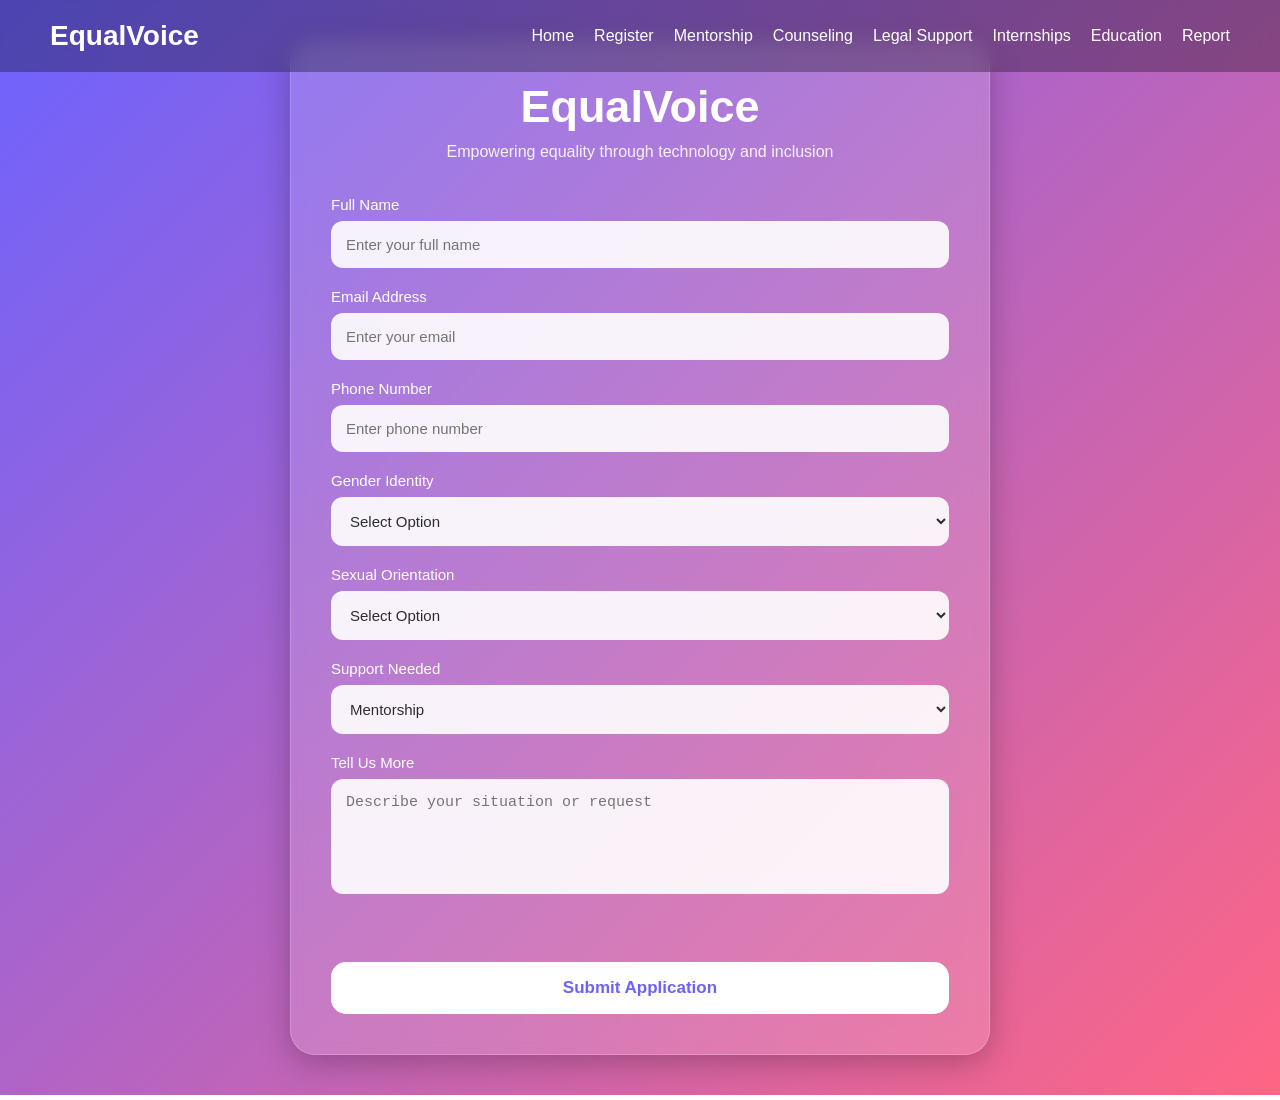
==== index.html @ 576126f3 "first webpage" ====
<!DOCTYPE html>
<html lang="en">
<head>
  <meta charset="UTF-8">
  <meta name="viewport"
  content="width=device-width, initial-scale=1.0">

  <title>EqualVoice</title>

<link rel="stylesheet" href="style.css">
</head>

<body>

  <nav>
      <h2>EqualVoice</h2>
  <ul>

    <li><a href="home.html">Home</a></li>

    <li><a href="index.html">Register</a></li>

    <li><a href="mentorship.html">Mentorship</a></li>

    <li><a href="counseling.html">Counseling</a></li>

    <li><a href="legal.html">Legal Support</a></li>

    <li><a href="internships.html">Internships</a></li>

    <li><a href="education.html">Education</a></li>

    <li><a href="report.html">Report</a></li>

  </ul>

</nav><br>


  <div class="container">

    <div class="form-card">

      <h1>EqualVoice</h1>

      <p class="subtitle">
        Empowering equality through technology and inclusion
      </p>

      <form>

        <div class="input-group">
          <label>Full Name</label>
          <input type="text" 
          placeholder="Enter your full name">
        </div>

        <div class="input-group">
          <label>Email Address</label>
          <input type="email"
          placeholder="Enter your email">
        </div>

        <div class="input-group">
          <label>Phone Number</label>
          <input type="tel"
          placeholder="Enter phone number">
        </div>

        <div class="input-group">
          <label>Gender Identity</label>

          <select>
            <option>Select Option</option>
            <option>Male</option>
            <option>Female</option>
            <option>Non-binary</option>
            <option>Transgender</option>
            <option>Prefer not to say</option>
            <option>Other</option>
          </select>
        </div>

        <div class="input-group">
          <label>Sexual Orientation</label>

          <select>
            <option>Select Option</option>
            <option>Straight</option>
            <option>Gay</option>
            <option>Lesbian</option>
            <option>Bisexual</option>
            <option>Pansexual</option>
            <option>Asexual</option>
            <option>Prefer not to say</option>
            <option>Other</option>
          </select>
        </div>

        <div class="input-group">
          <label>Support Needed</label>

          <select>
            <option>Mentorship</option>
            <option>Counseling</option>
            <option>Legal Support</option>
            <option>Internship Opportunities</option>
            <option>Education Opportunities</option>
            <option>Report Discrimination</option>
          </select>
        </div>

        <div class="input-group">
          <label>Tell Us More</label>

          <textarea rows="5"
          placeholder="Describe your situation or request"></textarea>
        </div><br>

        <button type="submit">
          Submit Application
        </button>

      </form>

    </div>

  </div>
</body>
</html>
---- style.css ----
*{
  margin:0;
  padding:0;
  box-sizing:border-box;
}

body{
  font-family:'Poppins', sans-serif;

  min-height:100vh;

  display:flex;
  justify-content:center;
  align-items:center;

  background:
  linear-gradient(
  135deg,
  #6C63FF,
  #FF6584);

  padding:40px;
}

.container{
  width:100%;
  display:flex;
  justify-content:center;
  align-items:center;
}

.form-card{

  width:100%;
  max-width:700px;

  background:rgba(255,255,255,0.15);

  backdrop-filter:blur(12px);

  border:1px solid rgba(255,255,255,0.2);

  border-radius:25px;

  padding:40px;

  box-shadow:
  0 8px 32px rgba(0,0,0,0.25);

  color:white;
}

.form-card h1{
  text-align:center;
  font-size:45px;

  margin-bottom:10px;

  font-weight:700;
}

.subtitle{
  text-align:center;

  margin-bottom:35px;

  font-size:16px;

  opacity:0.9;
}

form{
  display:flex;
  flex-direction:column;
  gap:20px;
}

.helper-card{
  margin-top:30px;
  padding:22px;
  border-radius:18px;
  background:rgba(255,255,255,0.14);
  border:1px solid rgba(255,255,255,0.18);
}

.helper-card h2{
  margin-bottom:12px;
  font-size:24px;
}

.helper-card p{
  margin-bottom:16px;
  line-height:1.7;
  opacity:0.95;
}

.service-links{
  display:grid;
  grid-template-columns:repeat(2,minmax(120px,1fr));
  gap:10px;
}

.service-links a{
  display:inline-block;
  padding:12px 14px;
  border-radius:12px;
  text-align:center;
  color:#6C63FF;
  background:rgba(255,255,255,0.9);
  text-decoration:none;
  font-weight:600;
}

.service-links a:hover{
  background:#f0f0ff;
}

.input-group{
  display:flex;
  flex-direction:column;
}

label{
  margin-bottom:8px;

  font-weight:500;

  font-size:15px;
}

input,
select,
textarea{

  padding:15px;

  border:none;

  outline:none;

  border-radius:12px;

  font-size:15px;

  background:rgba(255,255,255,0.9);

  color:#2D2D2D;

  transition:0.3s;
}

input:focus,
select:focus,
textarea:focus{

  transform:scale(1.02);

  box-shadow:
  0 0 10px rgba(255,255,255,0.5);
}

textarea{
  resize:none;
}

button{

  margin-top:10px;

  padding:16px;

  border:none;

  border-radius:15px;

  background:white;

  color:#6C63FF;

  font-size:17px;

  font-weight:600;

  cursor:pointer;

  transition:0.3s;
}

button:hover{

  background:#4B45C4;

  color:white;

  transform:translateY(-3px);
}

.emergency-section{
  margin-top:40px;
}

.emergency-card{
  margin-top:30px;
  padding:30px;
  border-radius:20px;
  background:rgba(255,255,255,0.16);
  border:1px solid rgba(255,255,255,0.25);
  box-shadow:0 8px 28px rgba(0,0,0,0.18);
  color:white;
  text-align:left;
}

.emergency-card h2{
  margin-bottom:12px;
  font-size:28px;
}

.emergency-card p{
  line-height:1.7;
  margin-bottom:20px;
  opacity:0.95;
}

#panicButton{
  width:100%;
  padding:18px;
  border-radius:18px;
  border:none;
  background:#e63946;
  color:white;
  font-size:18px;
  font-weight:700;
  cursor:pointer;
  transition:0.3s;
}

#panicButton:hover{
  background:#d62839;
}

.panic-status{
  margin-top:18px;
  padding:18px;
  border-radius:14px;
  background:rgba(255,255,255,0.15);
  border:1px solid rgba(255,255,255,0.2);
  line-height:1.6;
  font-size:15px;
}

.panic-status.active{
  border-color:rgba(230,57,70,0.8);
  background:rgba(230,57,70,0.14);
}

@media(max-width:768px){

  .form-card{

    padding:25px;
  }

  .form-card h1{

    font-size:35px;
  }
}
nav{
  position:fixed;

  top:0;
  left:0;

  width:100%;

  display:flex;

  justify-content:space-between;

  align-items:center;

  padding:20px 50px;

  background:rgba(0,0,0,0.3);

  backdrop-filter:blur(10px);

  z-index:1000;
}

nav h2{
  color:white;
  font-size:28px;
}

nav ul{
  display:flex; 

  gap:20px;

  list-style:none;
}

nav a{
  color:white;

  text-decoration:none;

  font-weight:500;

  transition:0.3s;
}

nav a:hover{
  color:#FFD700;
}
.page-content{

  padding-top:140px;

  width:90%;

  margin:auto;

  text-align:center;

  color:white;
}

.page-content h1{

  font-size:50px;

  margin-bottom:20px;
}

.page-content p{

  font-size:20px;

  max-width:900px;

  margin:auto;

  line-height:1.7;
}

.home-hero{
  position:relative;
  overflow:hidden;
  max-width:900px;
  margin:0 auto 40px;
  padding:40px 30px;
  border-radius:24px;
  background-image:
    linear-gradient(135deg, rgba(108,99,255,0.12), rgba(255,101,132,0.06)),
    radial-gradient(circle at 20% 30%, rgba(255,255,255,0.18) 0%, rgba(255,255,255,0) 40%),
    radial-gradient(circle at 65% 40%, rgba(255,255,255,0.14) 0%, rgba(255,255,255,0) 35%);
  background-blend-mode: overlay, normal, normal;
  background-size: cover;
  background-position: center;
  border:1px solid rgba(255,255,255,0.18);
  backdrop-filter:blur(10px);
}

.home-hero h1{
  font-size:52px;
  margin-bottom:16px;
}

.hero-button{
  display:inline-block;
  margin-top:24px;
  padding:16px 30px;
  border-radius:30px;
  background:#FFD700;
  color:#2D2D2D;
  font-weight:700;
  text-decoration:none;
  transition:0.3s;
}

.hero-button:hover{
  background:#ffde59;
}

.testimonial-section{
  margin-top:50px;
  padding:30px;
  border-radius:24px;
  background:rgba(255,255,255,0.12);
  border:1px solid rgba(255,255,255,0.18);
  backdrop-filter:blur(10px);
}

.testimonial-section h2{
  font-size:32px;
  margin-bottom:25px;
}

.testimonial-cards{
  display:grid;
  gap:20px;
  grid-template-columns:repeat(auto-fit,minmax(280px,1fr));
}

.testimonial-card{
  padding:24px;
  border-radius:20px;
  background:rgba(255,255,255,0.14);
  border:1px solid rgba(255,255,255,0.2);
  box-shadow:0 8px 24px rgba(0,0,0,0.12);
}

.testimonial-card p{
  line-height:1.8;
  margin-bottom:16px;
  font-size:16px;
}

.testimonial-card span{
  display:block;
  color:#FFD700;
  font-weight:700;
}

.info-card a{
  display:inline-block;
  margin-top:14px;
  padding:12px 18px;
  border-radius:14px;
  background:rgba(255,255,255,0.9);
  color:#6C63FF;
  text-decoration:none;
  font-weight:600;
}

.info-card a:hover{
  background:#f0f0ff;
}

.card-container{

  display:grid;

  grid-template-columns:
  repeat(auto-fit,minmax(250px,1fr));

  gap:30px;

  margin-top:50px;
}

.info-card{
  padding:25px;
  border-radius:20px;
  background:rgba(255,255,255,0.12);
  border:1px solid rgba(255,255,255,0.2);
  box-shadow:0 6px 20px rgba(0,0,0,0.12);
  text-align:left;
}

.info-card h3{
  margin-bottom:12px;
  font-size:24px;
}

.info-card p{
  line-height:1.7;
  margin-bottom:16px;
}

.resource-links{
  list-style:none;
  padding-left:0;
  display:flex;
  flex-direction:column;
  gap:10px;
}

.resource-links a{
  color:#FFD700;
  text-decoration:underline;
}

.resource-links a:hover{
  color:#ffffff;
}

.info-card{

  background:rgba(255,255,255,0.15);

  padding:30px;

  border-radius:20px;

  backdrop-filter:blur(10px);

  transition:0.3s;
}

.info-card:hover{

  transform:translateY(-10px);
}

.info-card h3{

  margin-bottom:15px;

  font-size:25px;
}

.report-form{

  display:flex;

  flex-direction:column;

  gap:20px;

  max-width:700px;

  margin:50px auto;
}
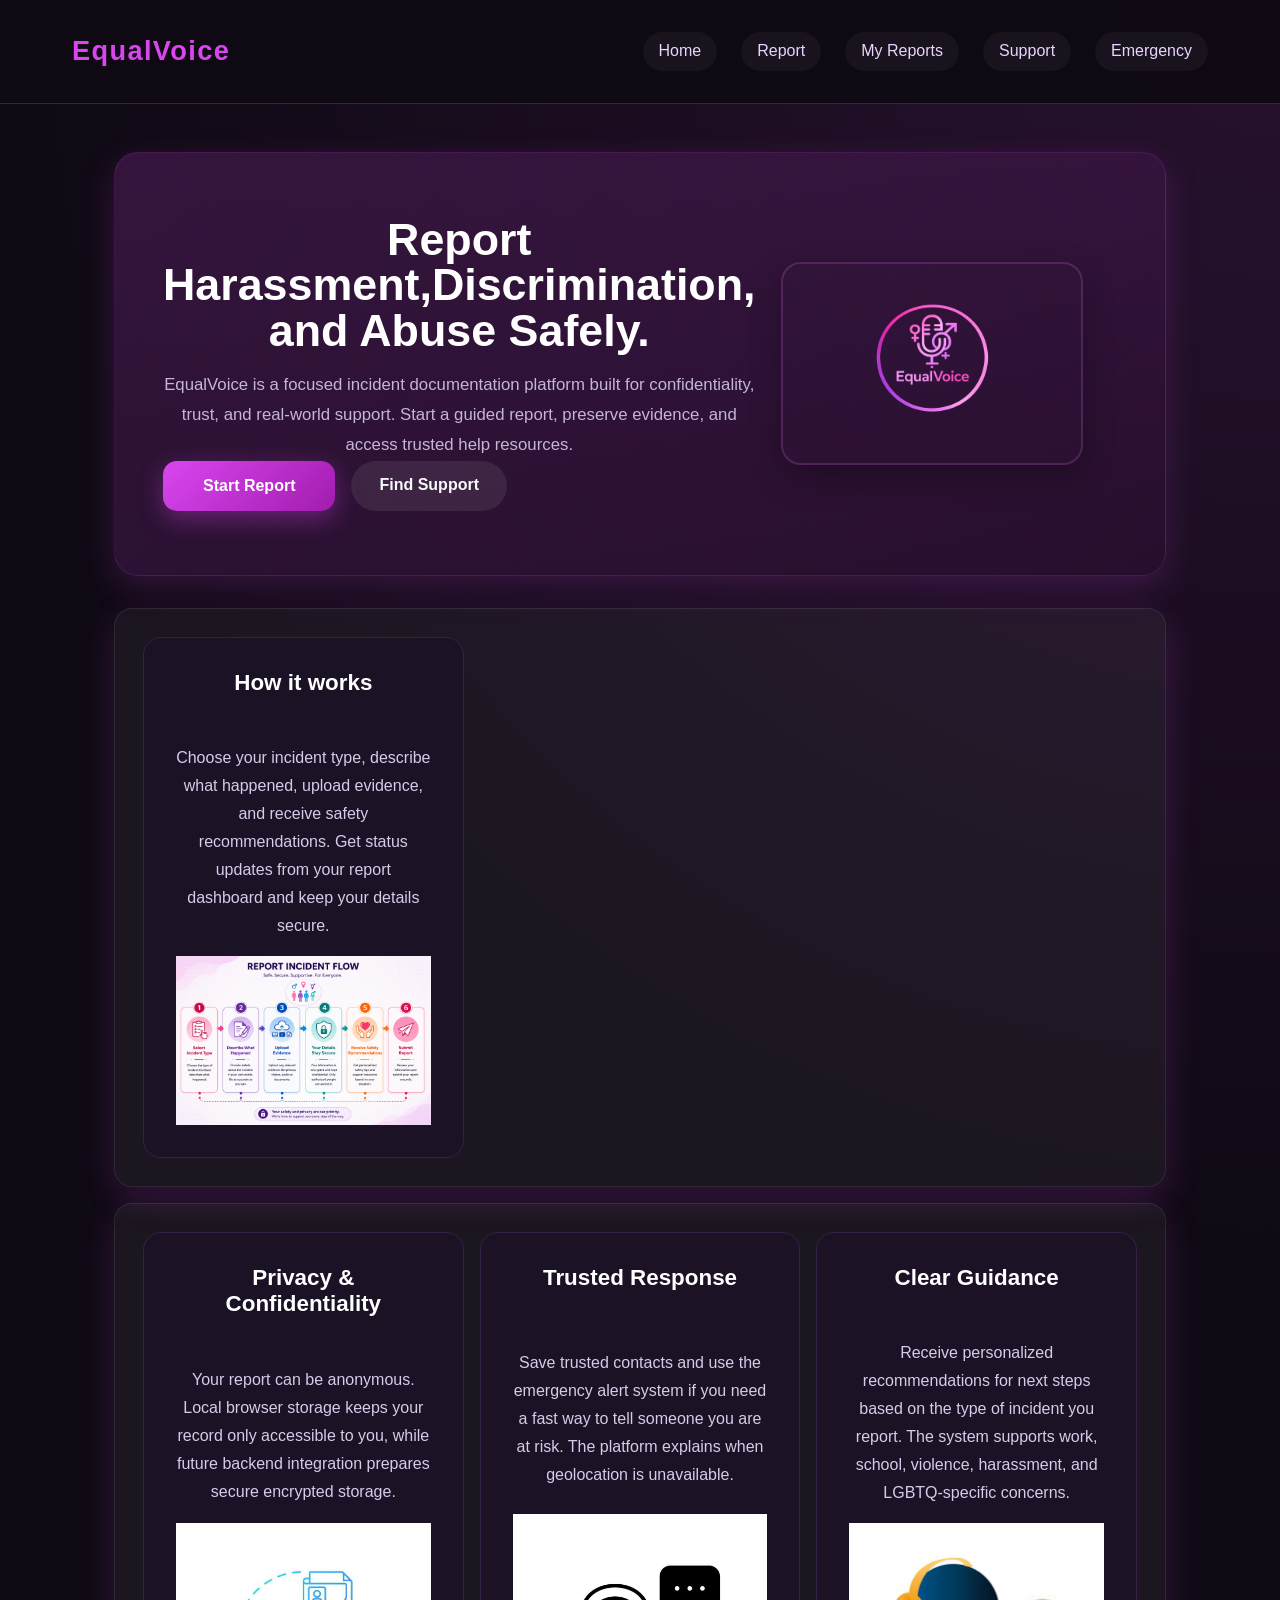
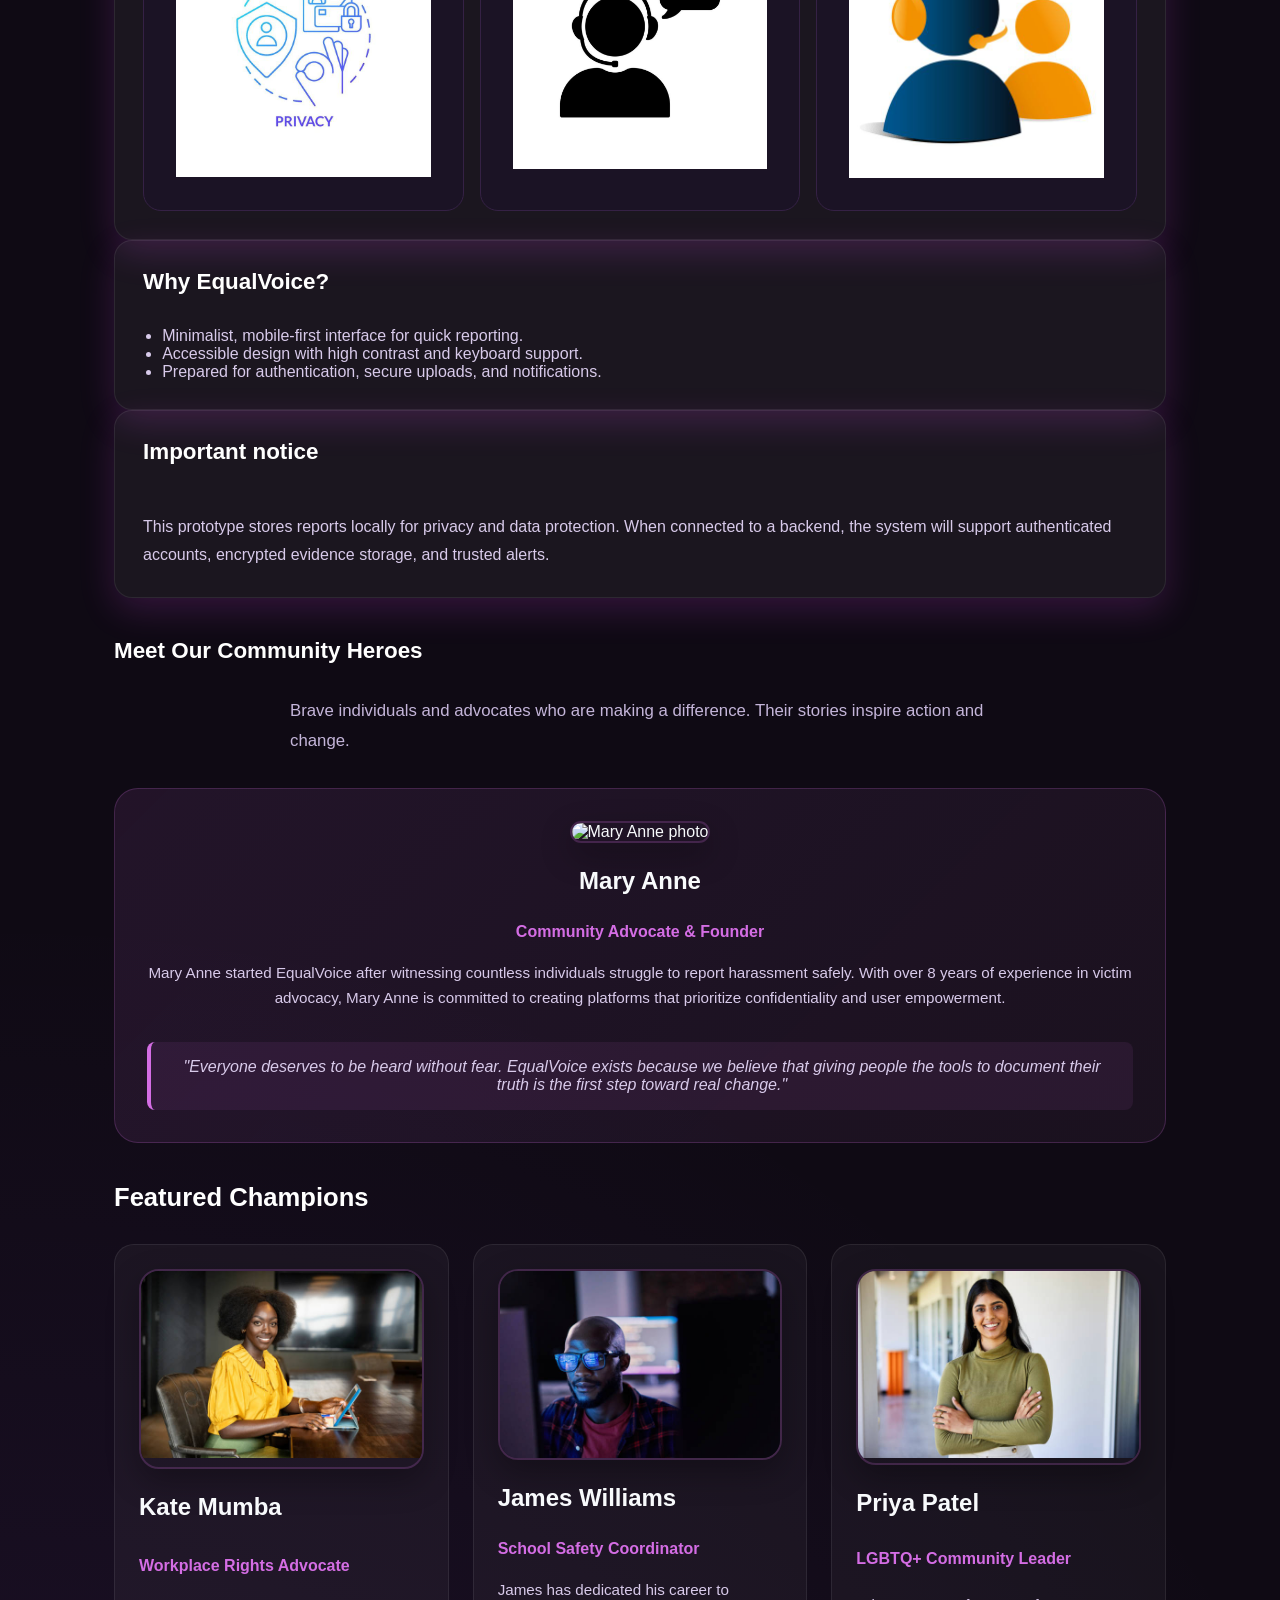
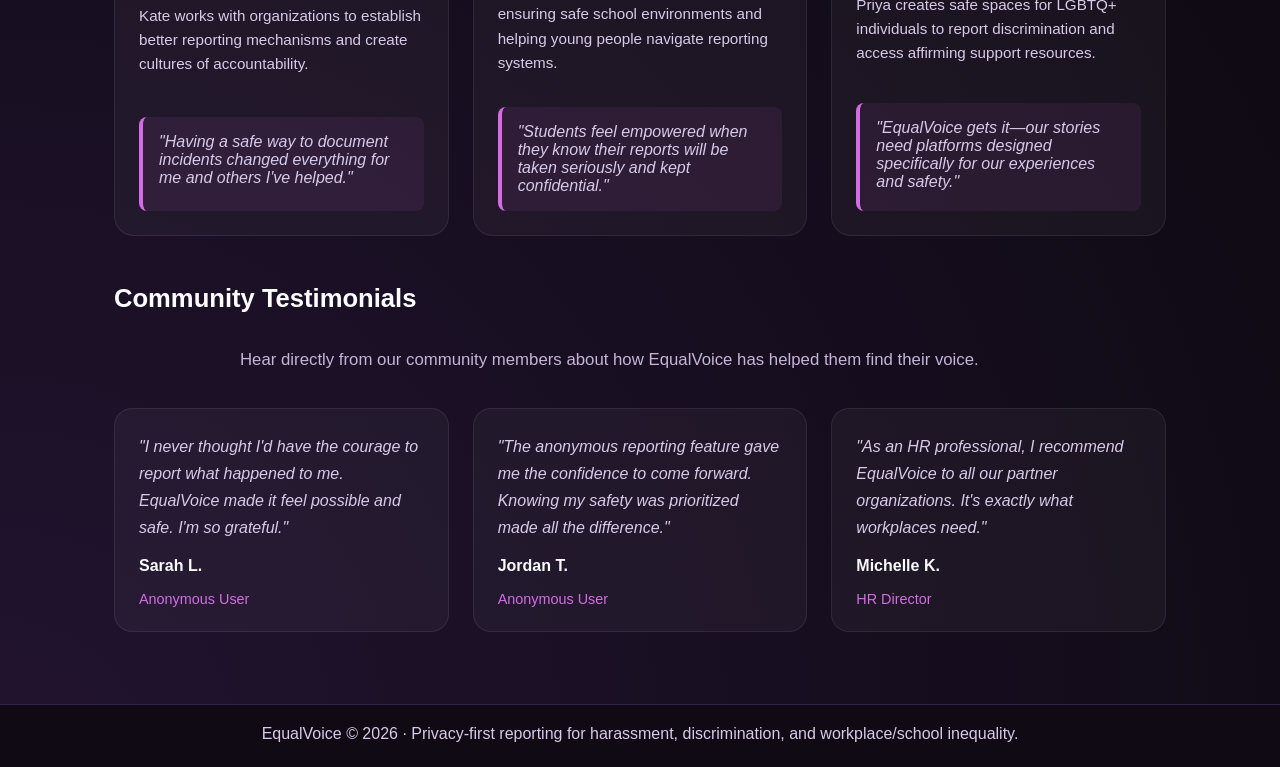
==== commit 5107aa03: "made changes to the structure" ====
--- a/index.html
+++ b/index.html
@@ -2,129 +2,205 @@
 <html lang="en">
 <head>
   <meta charset="UTF-8">
-  <meta name="viewport"
-  content="width=device-width, initial-scale=1.0">
-
-  <title>EqualVoice</title>
-
-<link rel="stylesheet" href="style.css">
+  <meta name="viewport" content="width=device-width, initial-scale=1.0">
+  <title>EqualVoice | Safety Reporting</title>
+   <link rel="icon" type="image/png" href="images/equal voice logo.png">
+  <link rel="stylesheet" href="assets/css/style.css">
 </head>
-
-<body>
-
-  <nav>
-      <h2>EqualVoice</h2>
-  <ul>
-
-    <li><a href="home.html">Home</a></li>
-
-    <li><a href="index.html">Register</a></li>
-
-    <li><a href="mentorship.html">Mentorship</a></li>
-
-    <li><a href="counseling.html">Counseling</a></li>
-
-    <li><a href="legal.html">Legal Support</a></li>
-
-    <li><a href="internships.html">Internships</a></li>
-
-    <li><a href="education.html">Education</a></li>
-
-    <li><a href="report.html">Report</a></li>
-
-  </ul>
-
-</nav><br>
-
-
-  <div class="container">
-
-    <div class="form-card">
-
-      <h1>EqualVoice</h1>
-
-      <p class="subtitle">
-        Empowering equality through technology and inclusion
-      </p>
-
-      <form>
-
-        <div class="input-group">
-          <label>Full Name</label>
-          <input type="text" 
-          placeholder="Enter your full name">
-        </div>
-
-        <div class="input-group">
-          <label>Email Address</label>
-          <input type="email"
-          placeholder="Enter your email">
-        </div>
-
-        <div class="input-group">
-          <label>Phone Number</label>
-          <input type="tel"
-          placeholder="Enter phone number">
-        </div>
-
-        <div class="input-group">
-          <label>Gender Identity</label>
-
-          <select>
-            <option>Select Option</option>
-            <option>Male</option>
-            <option>Female</option>
-            <option>Non-binary</option>
-            <option>Transgender</option>
-            <option>Prefer not to say</option>
-            <option>Other</option>
-          </select>
-        </div>
-
-        <div class="input-group">
-          <label>Sexual Orientation</label>
-
-          <select>
-            <option>Select Option</option>
-            <option>Straight</option>
-            <option>Gay</option>
-            <option>Lesbian</option>
-            <option>Bisexual</option>
-            <option>Pansexual</option>
-            <option>Asexual</option>
-            <option>Prefer not to say</option>
-            <option>Other</option>
-          </select>
-        </div>
-
-        <div class="input-group">
-          <label>Support Needed</label>
-
-          <select>
-            <option>Mentorship</option>
-            <option>Counseling</option>
-            <option>Legal Support</option>
-            <option>Internship Opportunities</option>
-            <option>Education Opportunities</option>
-            <option>Report Discrimination</option>
-          </select>
-        </div>
-
-        <div class="input-group">
-          <label>Tell Us More</label>
-
-          <textarea rows="5"
-          placeholder="Describe your situation or request"></textarea>
-        </div><br>
-
-        <button type="submit">
-          Submit Application
-        </button>
-
-      </form>
-
+<body class="page-shell" data-page="home">
+  <header class="site-header">
+    <div class="topbar">
+      <a class="brand" href="index.html">EqualVoice</a>
+      <nav aria-label="Primary navigation">
+        <ul class="nav-list">
+          <li><a class="nav-link" href="index.html">Home</a></li>
+          <li><a class="nav-link" href="report.html">Report</a></li>
+          <li><a class="nav-link" href="my-reports.html">My Reports</a></li>
+          <li><a class="nav-link" href="support.html">Support</a></li>
+          <li><a class="nav-link" href="emergency.html">Emergency</a></li>
+        </ul>
+      </nav>
     </div>
-
-  </div>
+  </header>
+
+  <main class="main-content">
+    <section class="hero">
+      <div>
+
+        <h2 class="hero-heading">Report Harassment,Discrimination, and Abuse Safely.</h2>
+        <p class="hero-copy">EqualVoice is a focused incident documentation platform built for confidentiality, trust, and real-world support. Start a guided report, preserve evidence, and access trusted help resources.</p>
+        <div class="hero-actions">
+          <a class="cta-button" href="report.html">Start Report</a>
+          <a class="secondary-button" href="support.html">Find Support</a>
+        </div>
+      </div>
+      <div class="hero-image">
+      
+          <img src="images/equal voice logo.png" alt="EqualVoice logo" > 
+        </div>
+      </div>
+    </section>
+
+    <!-- How It Works Section -->
+    <section class="card-grid">
+      <article class="support-card">
+        <h2 class="section-title">How it works</h2>
+        <p class="card-copy">Choose your incident type, describe what happened, upload evidence, and receive safety recommendations. Get status updates from your report dashboard and keep your details secure.</p>
+          <img src="images/workflow.png" alt="Workflow illustration" >
+        </div>
+      </article>
+    </section>
+
+    <!-- Key Features Section -->
+    <section class="card-grid">
+      <article class="support-card">
+        <h2 class="section-title">Privacy & Confidentiality</h2>
+        <p class="card-copy">Your report can be anonymous. Local browser storage keeps your record only accessible to you, while future backend integration prepares secure encrypted storage.</p>
+       
+          <img src="images/privacy and confidentiality.jpg" alt="Privacy Icon">     
+    
+      </article>
+      <article class="support-card">
+        <h2 class="section-title">Trusted Response</h2>
+        <p class="card-copy">Save trusted contacts and use the emergency alert system if you need a fast way to tell someone you are at risk. The platform explains when geolocation is unavailable.</p>
+        
+           <img src="images/guidance.jpg" alt="response icon">
+       
+      </article>
+      <article class="support-card">
+        <h2 class="section-title">Clear Guidance</h2>
+        <p class="card-copy">Receive personalized recommendations for next steps based on the type of incident you report. The system supports work, school, violence, harassment, and LGBTQ-specific concerns.</p>
+        
+          <img src="images/guidance2.jpg" alt="Guidance Icon">
+       
+      </article>
+    </section>
+
+    <!-- Why EqualVoice Section -->
+    <section class="info-panel">
+      <h2 class="section-title">Why EqualVoice?</h2>
+      <ul class="list-bullet">
+        <li>Minimalist, mobile-first interface for quick reporting.</li>
+        <li>Accessible design with high contrast and keyboard support.</li>
+        <li>Prepared for authentication, secure uploads, and notifications.</li>
+      </ul>
+    </section>
+
+    <!-- Important Notice Section -->
+    <section class="alert-panel">
+      <h2 class="section-title">Important notice</h2>
+      <p class="panel-copy">This prototype stores reports locally for privacy and data protection. When connected to a backend, the system will support authenticated accounts, encrypted evidence storage, and trusted alerts.</p>
+    </section>
+
+    <!-- Community Section -->
+    <section style="margin-top: 2.5rem;">
+      <h2 class="section-title">Meet Our Community Heroes</h2>
+      <p class="hero-copy" style="margin-bottom: 1.5rem;">Brave individuals and advocates who are making a difference. Their stories inspire action and change.</p>
+    </section>
+
+    <!-- Featured Hero Section -->
+    <section class="featured-section">
+      <div class="featured-hero hero-profile">
+        <div class="hero-image">
+         
+            <img src="images/mary-anne.jpg" alt="Mary Anne photo">
+          
+        </div>
+        <h2 class="hero-name">Mary Anne</h2>
+        <p class="hero-role">Community Advocate & Founder</p>
+        <p class="hero-bio">Mary Anne started EqualVoice after witnessing countless individuals struggle to report harassment safely. With over 8 years of experience in victim advocacy, Mary Anne is committed to creating platforms that prioritize confidentiality and user empowerment.</p>
+        <div class="hero-testimonial">
+          "Everyone deserves to be heard without fear. EqualVoice exists because we believe that giving people the tools to document their truth is the first step toward real change."
+        </div>
+      </div>
+    </section>
+
+    <!-- Heroes Grid Section -->
+    <section style="margin-top: 2.5rem;">
+      <h3 class="section-title" style="font-size: 1.6rem;">Featured Champions</h3>
+    </section>
+
+    <section class="heroes-grid">
+      <!-- Hero Profile 1 -->
+      <div class="hero-card">
+        <div class="hero-image">
+          
+            <img src="images/kate.jpg" alt="Kate Mumba photo">
+          
+        </div>
+        <h3 class="hero-name">Kate Mumba</h3>
+        <p class="hero-role">Workplace Rights Advocate</p>
+        <p class="hero-bio">Kate works with organizations to establish better reporting mechanisms and create cultures of accountability.</p>
+        <div class="hero-testimonial">
+          "Having a safe way to document incidents changed everything for me and others I've helped."
+        </div>
+      </div>
+
+      <!-- Hero Profile 2 -->
+      <div class="hero-card">
+        <div class="hero-image">
+         
+            <img src="images/james williams.jpg" alt="James Williams photo">
+          
+        </div>
+        <h3 class="hero-name">James Williams</h3>
+        <p class="hero-role">School Safety Coordinator</p>
+        <p class="hero-bio">James has dedicated his career to ensuring safe school environments and helping young people navigate reporting systems.</p>
+        <div class="hero-testimonial">
+          "Students feel empowered when they know their reports will be taken seriously and kept confidential."
+        </div>
+      </div>
+
+      <!-- Hero Profile 3 -->
+      <div class="hero-card">
+        <div class="hero-image">
+         
+            <img src="images/priya.jpg" alt="Priya Patel photo">
+          
+        </div>
+        <h3 class="hero-name">Priya Patel</h3>
+        <p class="hero-role">LGBTQ+ Community Leader</p>
+        <p class="hero-bio">Priya creates safe spaces for LGBTQ+ individuals to report discrimination and access affirming support resources.</p>
+        <div class="hero-testimonial">
+          "EqualVoice gets it—our stories need platforms designed specifically for our experiences and safety."
+        </div>
+      </div>
+    </section>
+
+    <!-- Testimonials Section -->
+    <section style="margin-top: 3rem;">
+      <h3 class="section-title" style="font-size: 1.6rem;">Community Testimonials</h3>
+      <p class="hero-copy" style="max-width: 800px; margin-bottom: 2rem;">Hear directly from our community members about how EqualVoice has helped them find their voice.</p>
+    </section>
+
+    <section class="testimonials-grid">
+      <div class="testimonial-card">
+        <p class="testimonial-text">
+          "I never thought I'd have the courage to report what happened to me. EqualVoice made it feel possible and safe. I'm so grateful."
+        </p>
+        <div class="testimonial-author">Sarah L.</div>
+        <div class="testimonial-role">Anonymous User</div>
+      </div>
+
+      <div class="testimonial-card">
+        <p class="testimonial-text">
+          "The anonymous reporting feature gave me the confidence to come forward. Knowing my safety was prioritized made all the difference."
+        </p>
+        <div class="testimonial-author">Jordan T.</div>
+        <div class="testimonial-role">Anonymous User</div>
+      </div>
+
+      <div class="testimonial-card">
+        <p class="testimonial-text">
+          "As an HR professional, I recommend EqualVoice to all our partner organizations. It's exactly what workplaces need."
+        </p>
+        <div class="testimonial-author">Michelle K.</div>
+        <div class="testimonial-role">HR Director</div>
+      </div>
+    </section>
+
+  </main>
+
+  <footer class="site-footer">EqualVoice © 2026 · Privacy-first reporting for harassment, discrimination, and workplace/school inequality.</footer>
 </body>
 </html>
--- a/assets/css/style.css
+++ b/assets/css/style.css
@@ -0,0 +1,2091 @@
+/* EqualVoice modern reporting platform styles */
+:root {
+  color-scheme: dark;
+  --bg: #100715;
+  --surface: #1e0f28;
+  --surface-soft: #2f1f42;
+  --surface-border: #5d2f6b;
+  --text: #f9f4ff;
+  --text-muted: #d8caea;
+  --text-muted-strong: #bfa9d8;
+  --accent: #d46de4;
+  --accent-strong: #b73aad;
+  --accent-alt: #ec9ef4;
+  --danger: #ff6bb4;
+  --success: #b18bff;
+  --radius: 22px;
+  --shadow: 0 24px 50px rgba(0, 0, 0, 0.24);
+  --transition: 180ms ease;
+  font-family: -apple-system, BlinkMacSystemFont, "Segoe UI", Roboto, "Helvetica Neue", sans-serif;
+  --max-width: 1240px;
+}
+
+* {
+  box-sizing: border-box;
+}
+
+html {
+  scroll-behavior: smooth;
+}
+
+body {
+  margin: 0;
+  min-height: 100vh;
+  color: var(--text);
+  background: radial-gradient(circle at top left, rgba(212, 109, 228, 0.18), transparent 24%),
+              radial-gradient(circle at bottom right, rgba(236, 158, 244, 0.14), transparent 20%),
+              linear-gradient(180deg, #0d0714 0%, #17091e 100%);
+}
+
+img,
+svg {
+  max-width: 100%;
+  display: block;
+}
+
+a {
+  color: inherit;
+  text-decoration: none;
+}
+
+button,
+input,
+select,
+textarea {
+  font: inherit;
+}
+
+button {
+  border: none;
+  cursor: pointer;
+}
+
+button:focus-visible,
+input:focus-visible,
+select:focus-visible,
+textarea:focus-visible {
+  outline: 3px solid rgba(212, 109, 228, 0.55);
+  outline-offset: 2px;
+}
+
+.page-shell {
+  display: flex;
+  flex-direction: column;
+  min-height: 100vh;
+}
+
+.site-header {
+  position: sticky;
+  top: 0;
+  z-index: 20;
+  background: rgba(7, 17, 27, 0.96);
+  border-bottom: 1px solid rgba(255,255,255,0.06);
+  padding: 1rem 1.25rem;
+  backdrop-filter: blur(14px);
+}
+
+.topbar {
+  display: flex;
+  align-items: center;
+  justify-content: space-between;
+  gap: 1rem;
+  max-width: 1240px;
+  margin: 0 auto;
+}
+
+.brand {
+  font-size: 1.3rem;
+  font-weight: 800;
+  letter-spacing: 0.05em;
+}
+
+.nav-list {
+  list-style: none;
+  display: flex;
+  flex-wrap: wrap;
+  gap: 0.85rem;
+  margin: 0;
+  padding: 0;
+}
+
+.nav-link {
+  display: inline-flex;
+  align-items: center;
+  gap: 0.35rem;
+  padding: 0.65rem 1rem;
+  border-radius: 999px;
+  background: rgba(255,255,255,0.04);
+  color: var(--text);
+  transition: background var(--transition), transform var(--transition);
+}
+
+.nav-link:hover,
+.nav-link:focus-visible {
+  background: rgba(212, 109, 228, 0.18);
+}
+
+.main-content {
+  width: min(1180px, 100% - 2rem);
+  margin: 0 auto;
+  padding: 1.5rem 0 3rem;
+}
+
+.hero,
+.info-panel,
+.card-grid,
+.report-card,
+.support-list,
+.alert-panel,
+.story-section {
+  background: rgba(255,255,255,0.05);
+  border: 1px solid rgba(255,255,255,0.08);
+  border-radius: var(--radius);
+  box-shadow: var(--shadow);
+  padding: 1.75rem;
+}
+
+.hero {
+  display: grid;
+  gap: 1.6rem;
+  align-items: center;
+}
+
+.hero-heading {
+  font-size: clamp(2.4rem, 4vw, 3.9rem);
+  line-height: 1.02;
+  margin: 0;
+}
+
+.hero-copy,
+.section-copy,
+.card-copy,
+.panel-copy {
+  color: var(--text-muted);
+  line-height: 1.75;
+}
+
+.hero-actions {
+  display: flex;
+  flex-wrap: wrap;
+  gap: 1rem;
+}
+
+.cta-button,
+.secondary-button {
+  border-radius: 999px;
+  padding: 0.95rem 1.75rem;
+  font-weight: 700;
+  transition: transform var(--transition), box-shadow var(--transition), background var(--transition);
+}
+
+.cta-button {
+  background: linear-gradient(135deg, var(--accent), var(--accent-strong));
+  color: #1f0418;
+}
+
+.secondary-button {
+  background: rgba(255,255,255,0.08);
+  color: var(--text);
+}
+
+.cta-button:hover,
+.secondary-button:hover {
+  transform: translateY(-2px);
+}
+
+.card-grid {
+  display: grid;
+  gap: 1rem;
+  margin-top: 1rem;
+}
+
+.primary-card,
+.support-card,
+.report-card {
+  background: rgba(255,255,255,0.04);
+  border: 1px solid rgba(255,255,255,0.1);
+}
+
+.primary-card {
+  display: grid;
+  gap: 1rem;
+}
+
+.card-title {
+  font-size: 1.2rem;
+  margin-bottom: 0.65rem;
+}
+
+.card-flag {
+  display: inline-flex;
+  align-items: center;
+  gap: 0.5rem;
+  padding: 0.45rem 0.75rem;
+  border-radius: 999px;
+  background: rgba(212, 109, 228, 0.16);
+  color: var(--accent);
+  font-size: 0.95rem;
+  font-weight: 700;
+}
+
+.section-title {
+  margin-top: 0;
+  margin-bottom: 0.85rem;
+  font-size: clamp(1.9rem, 3vw, 2.8rem);
+}
+
+.text-strong {
+  color: var(--text);
+  font-weight: 700;
+}
+
+.form-card {
+  display: grid;
+  gap: 1.5rem;
+}
+
+.form-step {
+  display: none;
+  gap: 1rem;
+}
+
+.form-step.active {
+  display: grid;
+}
+
+.form-row {
+  display: grid;
+  gap: 1rem;
+}
+
+.form-field,
+.file-field,
+.contact-field {
+  display: grid;
+  gap: 0.45rem;
+}
+
+label {
+  font-weight: 600;
+  color: var(--text);
+}
+
+input[type="text"],
+input[type="email"],
+input[type="tel"],
+select,
+textarea {
+  width: 100%;
+  min-height: 3rem;
+  padding: 0.95rem 1rem;
+  border-radius: 16px;
+  border: 1px solid rgba(255,255,255,0.12);
+  background: rgba(255,255,255,0.03);
+  color: var(--text);
+}
+
+select {
+  appearance: none;
+  background-image: linear-gradient(45deg, transparent 50%, var(--text-muted) 50%),
+                    linear-gradient(135deg, var(--text-muted) 50%, transparent 50%);
+  background-position: right 1rem center, right 0.4rem center;
+  background-repeat: no-repeat;
+  background-size: 0.45rem 0.45rem;
+}
+
+textarea {
+  min-height: 11rem;
+  resize: vertical;
+}
+
+.checkbox-row {
+  display: flex;
+  gap: 0.85rem;
+  align-items: center;
+}
+
+input[type="file"] {
+  color: var(--text-muted);
+}
+
+.button-row {
+  display: flex;
+  flex-wrap: wrap;
+  gap: 1rem;
+}
+
+.status-banner {
+  padding: 1rem 1.25rem;
+  border-radius: 16px;
+  background: rgba(68, 215, 182, 0.08);
+  border: 1px solid rgba(68, 215, 182, 0.18);
+  color: var(--text);
+}
+
+.status-banner.error {
+  background: rgba(255, 107, 53, 0.1);
+  border-color: rgba(255, 107, 53, 0.18);
+}
+
+.status-banner.success {
+  background: rgba(68, 215, 182, 0.16);
+  border-color: rgba(68, 215, 182, 0.3);
+}
+
+.invalid {
+  border-color: #ff6b6b !important;
+  box-shadow: 0 0 0 3px rgba(255, 107, 107, 0.18);
+}
+
+.hidden {
+  display: none !important;
+}
+
+.step-progress {
+  display: flex;
+  flex-wrap: wrap;
+  gap: 0.75rem;
+  margin-bottom: 1.5rem;
+}
+
+.step-pill {
+  padding: 0.75rem 1rem;
+  border-radius: 999px;
+  background: rgba(255,255,255,0.06);
+  color: var(--text-muted);
+  font-size: 0.95rem;
+  font-weight: 600;
+}
+
+.step-pill.active {
+  background: rgba(86, 195, 255, 0.14);
+  color: var(--text);
+}
+
+.report-summary {
+  background: rgba(255,255,255,0.04);
+  border: 1px solid rgba(255,255,255,0.08);
+  padding: 1rem;
+  border-radius: 18px;
+}
+
+.summary-list {
+  list-style: none;
+  margin: 0;
+  padding: 0;
+  display: grid;
+  gap: 0.75rem;
+}
+
+.summary-item {
+  display: grid;
+  gap: 0.25rem;
+  padding: 0.9rem 1rem;
+  border-radius: 16px;
+  background: rgba(255,255,255,0.03);
+}
+
+.summary-item span {
+  color: var(--text-muted-strong);
+}
+
+.report-list {
+  display: grid;
+  gap: 1rem;
+}
+
+.report-card {
+  padding: 1.3rem;
+}
+
+.report-header {
+  display: flex;
+  flex-wrap: wrap;
+  gap: 0.75rem;
+  align-items: center;
+  justify-content: space-between;
+}
+
+.report-meta {
+  color: var(--text-muted);
+  font-size: 0.95rem;
+}
+
+.status-pill {
+  padding: 0.45rem 0.75rem;
+  border-radius: 999px;
+  font-size: 0.9rem;
+  font-weight: 700;
+}
+
+.status-pill.submitted {
+  background: rgba(86, 195, 255, 0.14);
+  color: var(--accent);
+}
+
+.status-pill.review {
+  background: rgba(245, 182, 73, 0.14);
+  color: var(--accent-alt);
+}
+
+.status-pill.resolved {
+  background: rgba(68, 215, 182, 0.14);
+  color: var(--success);
+}
+
+.report-details {
+  margin-top: 1rem;
+  color: var(--text-muted);
+  line-height: 1.7;
+}
+
+.list-bullet {
+  list-style: disc;
+  margin: 0;
+  padding-left: 1.2rem;
+  color: var(--text-muted);
+}
+
+.support-card {
+  display: grid;
+  gap: 1rem;
+}
+
+.alert-panel {
+  display: grid;
+  gap: 1rem;
+}
+
+.footer-note {
+  margin-top: 3rem;
+  padding: 1.5rem;
+  border-radius: 20px;
+  background: rgba(255,255,255,0.03);
+  border: 1px solid rgba(255,255,255,0.06);
+  color: var(--text-muted);
+  font-size: 0.95rem;
+}
+
+footer.site-footer {
+  margin-top: auto;
+  padding: 1.25rem 0 1.5rem;
+  text-align: center;
+  color: var(--text-muted);
+}
+
+@media (min-width: 760px) {
+  .hero {
+    grid-template-columns: 1.1fr 0.9fr;
+  }
+  .card-grid {
+    grid-template-columns: repeat(2, minmax(0, 1fr));
+  }
+  .form-row {
+    grid-template-columns: repeat(2, minmax(0, 1fr));
+  }
+  .wide {
+    grid-column: 1 / -1;
+  }
+}
+
+/* Photo Placeholder Styles */
+.photo-placeholder {
+  display: flex;
+  align-items: center;
+  justify-content: center;
+  background: linear-gradient(135deg, rgba(212, 109, 228, 0.15), rgba(236, 158, 244, 0.1));
+  border: 2px dashed rgba(212, 109, 228, 0.3);
+  border-radius: var(--radius);
+  color: var(--text-muted);
+  font-size: 1rem;
+  font-weight: 500;
+  overflow: hidden;
+  position: relative;
+}
+
+.photo-placeholder::before {
+  content: '🖼️';
+  font-size: 2.5rem;
+  margin-right: 0.75rem;
+}
+
+.photo-placeholder.square {
+  aspect-ratio: 1;
+}
+
+.photo-placeholder.hero {
+  aspect-ratio: 16/9;
+  min-height: 300px;
+}
+
+.photo-placeholder.portrait {
+  aspect-ratio: 9/16;
+  min-height: 400px;
+}
+
+.photo-placeholder.landscape {
+  aspect-ratio: 3/2;
+  min-height: 250px;
+}
+
+.photo-placeholder.small {
+  aspect-ratio: 1;
+  height: 120px;
+  width: 120px;
+}
+
+.photo-placeholder.medium {
+  aspect-ratio: 1;
+  height: 180px;
+  width: 180px;
+}
+
+.photo-placeholder.large {
+  aspect-ratio: 1;
+  height: 280px;
+  width: 280px;
+}
+
+/* Gallery and Image Grid Styles */
+.image-gallery {
+  display: grid;
+  gap: 1.25rem;
+  margin: 1.5rem 0;
+}
+
+.gallery-grid {
+  display: grid;
+  gap: 1rem;
+  grid-template-columns: repeat(auto-fit, minmax(180px, 1fr));
+}
+
+.gallery-item {
+  border-radius: 16px;
+  overflow: hidden;
+  box-shadow: 0 8px 24px rgba(0, 0, 0, 0.2);
+  transition: transform var(--transition), box-shadow var(--transition);
+  border: 1px solid rgba(255,255,255,0.08);
+}
+
+.gallery-item:hover {
+  transform: translateY(-4px);
+  box-shadow: 0 16px 40px rgba(212, 109, 228, 0.2);
+}
+
+.gallery-item img,
+.gallery-item .photo-placeholder {
+  width: 100%;
+  height: 100%;
+}
+
+/* Hero Profile Cards */
+.hero-profile {
+  display: grid;
+  gap: 1rem;
+  text-align: center;
+}
+
+.hero-image {
+  border-radius: 20px;
+  overflow: hidden;
+  box-shadow: 0 12px 32px rgba(0, 0, 0, 0.3);
+  border: 2px solid rgba(212, 109, 228, 0.2);
+}
+
+.hero-image img,
+.hero-image .photo-placeholder {
+  width: 100%;
+  height: auto;
+  display: block;
+}
+
+.hero-name {
+  font-size: 1.5rem;
+  font-weight: 700;
+  margin: 0.5rem 0;
+}
+
+.hero-role {
+  color: var(--accent);
+  font-weight: 600;
+  margin: 0.25rem 0;
+}
+
+.hero-bio {
+  color: var(--text-muted);
+  font-size: 0.95rem;
+  line-height: 1.6;
+  margin: 0;
+}
+
+.hero-testimonial {
+  margin-top: 1rem;
+  padding: 1rem;
+  border-left: 4px solid var(--accent);
+  background: rgba(212, 109, 228, 0.08);
+  border-radius: 8px;
+  font-style: italic;
+  color: var(--text-muted);
+}
+
+/* Hero Grid Layout */
+.heroes-grid {
+  display: grid;
+  gap: 1.5rem;
+  grid-template-columns: repeat(auto-fit, minmax(240px, 1fr));
+  margin: 1.5rem 0;
+}
+
+.hero-card {
+  background: rgba(255,255,255,0.04);
+  border: 1px solid rgba(255,255,255,0.08);
+  border-radius: 20px;
+  padding: 1.5rem;
+  display: grid;
+  gap: 1rem;
+  transition: transform var(--transition), box-shadow var(--transition), border-color var(--transition);
+}
+
+.hero-card:hover {
+  transform: translateY(-6px);
+  box-shadow: 0 16px 48px rgba(212, 109, 228, 0.15);
+  border-color: rgba(212, 109, 228, 0.3);
+}
+
+.featured-hero {
+  grid-column: 1 / -1;
+}
+
+.featured-hero .hero-image {
+  max-width: 300px;
+  margin: 0 auto;
+}
+
+/* Testimonials Grid */
+.testimonials-grid {
+  display: grid;
+  gap: 1.5rem;
+  grid-template-columns: repeat(auto-fit, minmax(280px, 1fr));
+  margin: 1.5rem 0;
+}
+
+.testimonial-card {
+  background: rgba(255,255,255,0.04);
+  border: 1px solid rgba(255,255,255,0.08);
+  border-radius: 18px;
+  padding: 1.5rem;
+  display: grid;
+  gap: 1rem;
+}
+
+.testimonial-text {
+  font-style: italic;
+  color: var(--text-muted);
+  line-height: 1.7;
+}
+
+.testimonial-author {
+  font-weight: 600;
+  color: var(--text);
+}
+
+.testimonial-role {
+  color: var(--accent);
+  font-size: 0.9rem;
+}
+
+/* Stats Section */
+.stats-grid {
+  display: grid;
+  gap: 1rem;
+  grid-template-columns: repeat(auto-fit, minmax(200px, 1fr));
+  margin: 1.5rem 0;
+}
+
+.stat-card {
+  background: rgba(255,255,255,0.04);
+  border: 1px solid rgba(255,255,255,0.08);
+  border-radius: 18px;
+  padding: 1.5rem;
+  text-align: center;
+}
+
+.stat-number {
+  font-size: 2.5rem;
+  font-weight: 800;
+  color: var(--accent);
+  margin-bottom: 0.5rem;
+}
+
+.stat-label {
+  color: var(--text-muted);
+  font-size: 0.95rem;
+}
+
+/* Featured Section */
+.featured-section {
+  background: linear-gradient(135deg, rgba(212, 109, 228, 0.1), rgba(236, 158, 244, 0.05));
+  border: 1px solid rgba(212, 109, 228, 0.2);
+  border-radius: 24px;
+  padding: 2rem;
+  margin: 2rem 0;
+}
+
+.featured-content {
+  display: grid;
+  gap: 2rem;
+  grid-template-columns: 1fr 1fr;
+  align-items: center;
+}
+
+.featured-text h3 {
+  font-size: 1.8rem;
+  margin-bottom: 1rem;
+}
+
+/* Navigation Improvements */
+.breadcrumb {
+  display: flex;
+  gap: 0.5rem;
+  margin-bottom: 1.5rem;
+  color: var(--text-muted);
+  font-size: 0.9rem;
+}
+
+.breadcrumb a {
+  color: var(--accent);
+  transition: color var(--transition);
+}
+
+.breadcrumb a:hover {
+  color: var(--accent-alt);
+}
+
+.breadcrumb span {
+  opacity: 0.5;
+}
+
+/* Enhanced Checkbox Styles */
+input[type="checkbox"] {
+  appearance: none;
+  width: 1.2rem;
+  height: 1.2rem;
+  border: 2px solid rgba(212, 109, 228, 0.4);
+  border-radius: 6px;
+  background: rgba(255,255,255,0.02);
+  cursor: pointer;
+  transition: all var(--transition);
+  flex-shrink: 0;
+}
+
+input[type="checkbox"]:hover {
+  border-color: rgba(212, 109, 228, 0.7);
+  background: rgba(212, 109, 228, 0.08);
+}
+
+input[type="checkbox"]:checked {
+  background: linear-gradient(135deg, var(--accent), var(--accent-strong));
+  border-color: var(--accent);
+}
+
+input[type="checkbox"]:checked::after {
+  content: '✓';
+  display: flex;
+  align-items: center;
+  justify-content: center;
+  color: #1f0418;
+  font-weight: bold;
+}
+
+input[type="checkbox"]:focus-visible {
+  outline: 2px solid rgba(212, 109, 228, 0.6);
+  outline-offset: 2px;
+}
+
+/* Checkbox Group */
+.checkbox-group {
+  display: grid;
+  gap: 0.75rem;
+}
+
+.checkbox-row {
+  display: flex;
+  gap: 0.75rem;
+  align-items: flex-start;
+  cursor: pointer;
+}
+
+.checkbox-row label {
+  cursor: pointer;
+  flex: 1;
+  padding-top: 0.1rem;
+}
+
+.checkbox-row input[type="checkbox"] {
+  margin-top: 0.1rem;
+}
+
+/* Form Section */
+.form-section {
+  display: grid;
+  gap: 1rem;
+}
+
+.form-section h3 {
+  margin: 0 0 0.5rem 0;
+  font-size: 1.1rem;
+  color: var(--text);
+}
+
+/* File Upload Area */
+.file-upload-area {
+  transition: all var(--transition);
+}
+
+.file-upload-area:hover {
+  border-color: rgba(212, 109, 228, 0.6);
+  background: rgba(212, 109, 228, 0.05);
+}
+
+.file-upload-area:active {
+  border-color: var(--accent);
+  background: rgba(212, 109, 228, 0.1);
+}
+
+/* Responsive Adjustments */
+@media (max-width: 640px) {
+  .topbar {
+    flex-direction: column;
+    align-items: flex-start;
+  }
+  .nav-list {
+    width: 100%;
+    justify-content: flex-start;
+  }
+  .hero {
+    padding: 1.5rem;
+  }
+  .heroes-grid {
+    grid-template-columns: 1fr;
+  }
+  .featured-content {
+    grid-template-columns: 1fr;
+  }
+  .featured-hero {
+    grid-column: auto;
+  }
+  .gallery-grid {
+    grid-template-columns: repeat(auto-fit, minmax(140px, 1fr));
+  }
+}
+
+@media (min-width: 760px) {
+  .hero {
+    grid-template-columns: 1.1fr 0.9fr;
+  }
+  .card-grid {
+    grid-template-columns: repeat(3, minmax(0, 1fr));
+  }
+  .form-row {
+    grid-template-columns: repeat(2, minmax(0, 1fr));
+  }
+  .wide {
+    grid-column: 1 / -1;
+  }
+  .heroes-grid {
+    grid-template-columns: repeat(3, minmax(0, 1fr));
+  }
+  .testimonials-grid {
+    grid-template-columns: repeat(3, minmax(0, 1fr));
+  }
+}
+
+/* Dashboard Premium Styles */
+.dashboard-container {
+  max-width: 1200px;
+  margin: 0 auto;
+  padding: 2rem;
+}
+
+.dashboard-header {
+  display: flex;
+  justify-content: space-between;
+  align-items: flex-start;
+  margin-bottom: 2.5rem;
+  gap: 2rem;
+}
+
+.dashboard-header-content h1 {
+  font-size: 2rem;
+  font-weight: 700;
+  margin: 0 0 0.5rem 0;
+  color: var(--text);
+  letter-spacing: -0.02em;
+}
+
+.dashboard-header-description {
+  color: var(--text-muted);
+  font-size: 0.95rem;
+  line-height: 1.6;
+  max-width: 500px;
+  margin: 0;
+}
+
+.dashboard-header-actions {
+  display: flex;
+  gap: 1rem;
+}
+
+.btn-primary {
+  background: linear-gradient(135deg, var(--accent), var(--accent-strong));
+  color: #1f0418;
+  padding: 0.85rem 1.5rem;
+  border-radius: 10px;
+  font-weight: 600;
+  border: none;
+  cursor: pointer;
+  transition: all var(--transition);
+  font-size: 0.95rem;
+}
+
+.btn-primary:hover {
+  transform: translateY(-2px);
+  box-shadow: 0 8px 20px rgba(212, 109, 228, 0.25);
+}
+
+.btn-primary:active {
+  transform: translateY(0);
+}
+
+/* Controls Section */
+.controls-section {
+  display: flex;
+  gap: 1.5rem;
+  margin-bottom: 2rem;
+  align-items: center;
+  flex-wrap: wrap;
+}
+
+.search-box {
+  flex: 1;
+  min-width: 250px;
+  display: flex;
+  align-items: center;
+  gap: 0.75rem;
+  padding: 0.75rem 1rem;
+  background: rgba(255,255,255,0.03);
+  border: 1px solid rgba(255,255,255,0.08);
+  border-radius: 10px;
+  transition: all var(--transition);
+}
+
+.search-box:focus-within {
+  border-color: rgba(212, 109, 228, 0.3);
+  background: rgba(255,255,255,0.05);
+}
+
+.search-box input {
+  flex: 1;
+  background: none;
+  border: none;
+  color: var(--text);
+  font-size: 0.95rem;
+  outline: none;
+}
+
+.search-box input::placeholder {
+  color: var(--text-muted);
+}
+
+.search-icon {
+  color: var(--text-muted);
+  font-size: 1.1rem;
+}
+
+/* Filter Tabs */
+.filter-tabs {
+  display: flex;
+  gap: 0.5rem;
+  border-bottom: 1px solid rgba(255,255,255,0.08);
+  margin-bottom: 2rem;
+  overflow-x: auto;
+  padding-bottom: 1rem;
+}
+
+.filter-tab {
+  padding: 0.75rem 1.25rem;
+  background: none;
+  border: none;
+  color: var(--text-muted);
+  font-weight: 500;
+  font-size: 0.95rem;
+  cursor: pointer;
+  transition: all var(--transition);
+  border-bottom: 2px solid transparent;
+  position: relative;
+  white-space: nowrap;
+}
+
+.filter-tab:hover {
+  color: var(--text);
+}
+
+.filter-tab.active {
+  color: var(--accent);
+  border-bottom-color: var(--accent);
+}
+
+/* Reports List */
+.reports-list {
+  display: grid;
+  gap: 0.75rem;
+}
+
+.report-row {
+  display: grid;
+  grid-template-columns: 1fr auto auto auto;
+  gap: 1.5rem;
+  align-items: center;
+  padding: 1.25rem 1.5rem;
+  background: rgba(255,255,255,0.02);
+  border: 1px solid rgba(255,255,255,0.08);
+  border-radius: 11px;
+  transition: all var(--transition);
+  cursor: pointer;
+}
+
+.report-row:hover {
+  background: rgba(255,255,255,0.04);
+  border-color: rgba(212, 109, 228, 0.2);
+  transform: translateY(-1px);
+}
+
+.report-info {
+  display: grid;
+  gap: 0.5rem;
+}
+
+.report-title {
+  font-weight: 600;
+  color: var(--text);
+  font-size: 0.95rem;
+  margin: 0;
+}
+
+.report-meta {
+  display: flex;
+  gap: 1.25rem;
+  font-size: 0.85rem;
+  color: var(--text-muted);
+}
+
+.report-meta-item {
+  display: flex;
+  align-items: center;
+  gap: 0.4rem;
+}
+
+.report-meta-label {
+  opacity: 0.7;
+}
+
+.status-badge {
+  padding: 0.4rem 0.85rem;
+  border-radius: 6px;
+  font-size: 0.8rem;
+  font-weight: 600;
+  white-space: nowrap;
+  text-transform: capitalize;
+}
+
+.status-submitted {
+  background: rgba(86, 195, 255, 0.15);
+  color: #56c3ff;
+}
+
+.status-draft {
+  background: rgba(221, 202, 170, 0.15);
+  color: #deca aa;
+}
+
+.status-resolved {
+  background: rgba(68, 215, 182, 0.15);
+  color: #44d7b6;
+}
+
+.status-archived {
+  background: rgba(150, 150, 150, 0.15);
+  color: #999;
+}
+
+/* Report Actions */
+.report-actions {
+  display: flex;
+  gap: 0.5rem;
+  align-items: center;
+}
+
+.action-btn {
+  padding: 0.5rem 0.75rem;
+  background: rgba(255,255,255,0.04);
+  border: 1px solid rgba(255,255,255,0.08);
+  border-radius: 8px;
+  color: var(--text-muted);
+  font-size: 0.85rem;
+  cursor: pointer;
+  transition: all var(--transition);
+  white-space: nowrap;
+}
+
+.action-btn:hover {
+  background: rgba(255,255,255,0.08);
+  color: var(--text);
+  border-color: rgba(212, 109, 228, 0.2);
+}
+
+.action-menu-btn {
+  padding: 0.5rem;
+  background: none;
+  border: none;
+  color: var(--text-muted);
+  cursor: pointer;
+  font-size: 1.2rem;
+  transition: all var(--transition);
+}
+
+.action-menu-btn:hover {
+  color: var(--text);
+}
+
+/* Empty State */
+.empty-state {
+  display: grid;
+  place-items: center;
+  text-align: center;
+  padding: 4rem 2rem;
+  gap: 1.5rem;
+}
+
+.empty-state-icon {
+  font-size: 3.5rem;
+  opacity: 0.3;
+}
+
+.empty-state-title {
+  font-size: 1.5rem;
+  font-weight: 600;
+  color: var(--text);
+  margin: 0;
+}
+
+.empty-state-description {
+  color: var(--text-muted);
+  max-width: 400px;
+  line-height: 1.6;
+}
+
+.empty-state-actions {
+  display: flex;
+  gap: 1rem;
+  justify-content: center;
+  flex-wrap: wrap;
+}
+
+.btn-secondary {
+  padding: 0.85rem 1.5rem;
+  background: rgba(255,255,255,0.08);
+  border: 1px solid rgba(255,255,255,0.12);
+  color: var(--text);
+  border-radius: 10px;
+  font-weight: 600;
+  cursor: pointer;
+  transition: all var(--transition);
+  font-size: 0.95rem;
+}
+
+.btn-secondary:hover {
+  background: rgba(255,255,255,0.12);
+  border-color: rgba(255,255,255,0.2);
+}
+
+/* Information Banner */
+.info-banner {
+  display: flex;
+  align-items: flex-start;
+  gap: 1rem;
+  padding: 1.25rem 1.5rem;
+  background: rgba(212, 109, 228, 0.08);
+  border: 1px solid rgba(212, 109, 228, 0.15);
+  border-radius: 11px;
+  margin-top: 2rem;
+}
+
+.info-banner-icon {
+  font-size: 1.2rem;
+  color: var(--accent);
+  flex-shrink: 0;
+  margin-top: 0.15rem;
+}
+
+.info-banner-content {
+  display: grid;
+  gap: 0.25rem;
+}
+
+.info-banner-title {
+  font-weight: 600;
+  color: var(--text);
+  font-size: 0.9rem;
+  margin: 0;
+}
+
+.info-banner-text {
+  font-size: 0.85rem;
+  color: var(--text-muted);
+  margin: 0;
+  line-height: 1.5;
+}
+
+/* Stats Summary */
+.stats-bar {
+  display: grid;
+  grid-template-columns: repeat(auto-fit, minmax(150px, 1fr));
+  gap: 1rem;
+  margin-bottom: 2rem;
+}
+
+.stat-item {
+  padding: 1rem;
+  background: rgba(255,255,255,0.02);
+  border: 1px solid rgba(255,255,255,0.08);
+  border-radius: 10px;
+  text-align: center;
+}
+
+.stat-number {
+  font-size: 1.8rem;
+  font-weight: 700;
+  color: var(--accent);
+  margin: 0;
+}
+
+.stat-label {
+  font-size: 0.8rem;
+  color: var(--text-muted);
+  margin-top: 0.25rem;
+}
+
+/* Dashboard Responsive */
+@media (max-width: 768px) {
+  .dashboard-container {
+    padding: 1.5rem;
+  }
+
+  .dashboard-header {
+    flex-direction: column;
+    align-items: stretch;
+  }
+
+  .dashboard-header-actions {
+    flex-direction: column;
+  }
+
+  .report-row {
+    grid-template-columns: 1fr;
+    gap: 1rem;
+  }
+
+  .report-meta {
+    flex-wrap: wrap;
+  }
+
+  .status-badge {
+    justify-self: start;
+  }
+
+  .report-actions {
+    justify-self: start;
+  }
+
+  .controls-section {
+    flex-direction: column;
+    align-items: stretch;
+  }
+
+  .search-box {
+    min-width: unset;
+  }
+
+  .filter-tabs {
+    gap: 0.25rem;
+  }
+
+  .empty-state {
+    padding: 3rem 1rem;
+  }
+}
+
+@media (max-width: 480px) {
+  .dashboard-container {
+    padding: 1rem;
+  }
+
+  .dashboard-header-content h1 {
+    font-size: 1.5rem;
+  }
+
+  .report-row {
+    padding: 1rem;
+  }
+
+  .action-btn {
+    display: none;
+  }
+
+  .report-actions {
+    width: 100%;
+  }
+
+  .stats-bar {
+    grid-template-columns: 1fr;
+  }
+}
+
+
+/* ==========================
+   EQUALVOICE EMERGENCY PAGE
+   DARK MAGENTA THEME
+========================== */
+
+:root {
+  --primary: #d946ef;
+  --primary-dark: #a21caf;
+  --primary-light: #f5d0fe;
+
+  --background: #0f0a14;
+  --surface: #1b1325;
+  --surface-hover: #241834;
+
+  --text: #f8fafc;
+  --muted: #c4b5d9;
+
+  --border: #352145;
+
+  --success: #22c55e;
+  --warning: #f59e0b;
+  --danger: #ef4444;
+
+  --shadow: 0 12px 35px rgba(217, 70, 239, 0.18);
+
+  --radius: 18px;
+}
+
+/* ==========================
+   RESET
+========================== */
+
+* {
+  margin: 0;
+  padding: 0;
+  box-sizing: border-box;
+}
+
+body.page-shell {
+  font-family: "Segoe UI", sans-serif;
+  color: var(--text);
+
+  background:
+    radial-gradient(circle at top right,
+      rgba(217, 70, 239, 0.12),
+      transparent 30%),
+    radial-gradient(circle at bottom left,
+      rgba(168, 85, 247, 0.12),
+      transparent 35%),
+    var(--background);
+
+  min-height: 100vh;
+}
+
+/* ==========================
+   HEADER
+========================== */
+
+.site-header {
+  position: sticky;
+  top: 0;
+  z-index: 1000;
+
+  background: rgba(15, 10, 20, 0.95);
+  backdrop-filter: blur(12px);
+
+  border-bottom: 1px solid var(--border);
+}
+
+.topbar {
+  max-width: 1200px;
+  margin: auto;
+
+  padding: 1rem 2rem;
+
+  display: flex;
+  justify-content: space-between;
+  align-items: center;
+}
+
+.brand {
+  text-decoration: none;
+  color: var(--primary);
+
+  font-size: 1.7rem;
+  font-weight: 700;
+}
+
+.nav-list {
+  display: flex;
+  list-style: none;
+  gap: 1.5rem;
+}
+
+.nav-link {
+  text-decoration: none;
+  color: #e9d5ff;
+
+  font-weight: 500;
+  transition: 0.3s ease;
+}
+
+.nav-link:hover,
+.nav-link:focus {
+  color: var(--primary);
+}
+
+/* ==========================
+   MAIN CONTENT
+========================== */
+
+.main-content {
+  max-width: 1100px;
+  margin: auto;
+  padding: 3rem 1.5rem;
+}
+
+/* ==========================
+   HERO SECTION
+========================== */
+
+.hero {
+  background: linear-gradient(
+    135deg,
+    rgba(217, 70, 239, 0.18),
+    rgba(162, 28, 175, 0.08)
+  );
+
+  border: 1px solid rgba(217, 70, 239, 0.15);
+
+  border-radius: 24px;
+
+  padding: 4rem 3rem;
+
+  text-align: center;
+
+  margin-bottom: 2rem;
+
+  box-shadow: var(--shadow);
+}
+
+.hero-heading {
+  font-size: 2.8rem;
+  font-weight: 700;
+
+  color: #ffffff;
+
+  margin-bottom: 1rem;
+}
+
+.hero-copy {
+  max-width: 700px;
+  margin: auto;
+
+  color: var(--muted);
+
+  font-size: 1.05rem;
+  line-height: 1.8;
+}
+
+/* ==========================
+   FORM CARD
+========================== */
+
+.form-card {
+  background: var(--surface);
+
+  border: 1px solid var(--border);
+
+  border-radius: var(--radius);
+
+  padding: 2.5rem;
+
+  box-shadow: var(--shadow);
+}
+
+.section-title {
+  font-size: 1.4rem;
+  font-weight: 700;
+
+  margin-bottom: 2rem;
+
+  color: white;
+}
+
+/* ==========================
+   FORM LAYOUT
+========================== */
+
+.form-row {
+  display: grid;
+  grid-template-columns: repeat(auto-fit, minmax(280px, 1fr));
+
+  gap: 1.5rem;
+
+  margin-bottom: 2rem;
+}
+
+.contact-field {
+  display: flex;
+  flex-direction: column;
+}
+
+.contact-field label {
+  margin-bottom: 0.7rem;
+  color: #f5d0fe;
+  font-weight: 600;
+}
+
+.contact-field input {
+  background: #120d1a;
+
+  border: 1px solid var(--border);
+
+  border-radius: 12px;
+
+  padding: 1rem;
+
+  color: white;
+
+  font-size: 1rem;
+
+  transition: all 0.3s ease;
+}
+
+.contact-field input::placeholder {
+  color: #8f7aa8;
+}
+
+.contact-field input:focus {
+  outline: none;
+
+  border-color: var(--primary);
+
+  box-shadow: 0 0 0 4px rgba(217, 70, 239, 0.2);
+}
+
+/* ==========================
+   BUTTON
+========================== */
+
+.button-row {
+  display: flex;
+  justify-content: center;
+
+  margin: 2rem 0;
+}
+
+.cta-button {
+  background: linear-gradient(
+    135deg,
+    #d946ef,
+    #a21caf
+  );
+
+  color: white;
+
+  border: none;
+
+  padding: 1rem 2.5rem;
+
+  border-radius: 14px;
+
+  font-size: 1rem;
+  font-weight: 600;
+
+  cursor: pointer;
+
+  transition: all 0.3s ease;
+
+  box-shadow: 0 8px 25px rgba(217, 70, 239, 0.35);
+}
+
+.cta-button:hover {
+  transform: translateY(-3px);
+
+  box-shadow: 0 12px 30px rgba(217, 70, 239, 0.45);
+}
+
+/* ==========================
+   STATUS PANELS
+========================== */
+
+.status-banner {
+  margin-top: 1rem;
+
+  padding: 1rem 1.2rem;
+
+  border-radius: 12px;
+
+  background: rgba(217, 70, 239, 0.08);
+
+  border-left: 4px solid var(--primary);
+
+  color: #e9d5ff;
+}
+
+/* ==========================
+   DISCLAIMER
+========================== */
+
+.footer-note {
+  margin-top: 2rem;
+
+  padding: 1rem;
+
+  border-radius: 12px;
+
+  background: rgba(217, 70, 239, 0.08);
+
+  border: 1px solid rgba(217, 70, 239, 0.2);
+
+  color: #f0abfc;
+
+  line-height: 1.7;
+}
+
+/* ==========================
+   FOOTER
+========================== */
+
+.site-footer {
+  text-align: center;
+
+  padding: 2rem;
+
+  margin-top: 3rem;
+
+  color: var(--muted);
+
+  border-top: 1px solid var(--border);
+
+  background: rgba(15, 10, 20, 0.95);
+}
+
+/* ==========================
+   RESPONSIVE DESIGN
+========================== */
+
+@media (max-width: 768px) {
+
+  .topbar {
+    flex-direction: column;
+    gap: 1rem;
+  }
+
+  .nav-list {
+    flex-wrap: wrap;
+    justify-content: center;
+  }
+
+  .hero {
+    padding: 2.5rem 1.5rem;
+  }
+
+  .hero-heading {
+    font-size: 2rem;
+  }
+
+  .form-card {
+    padding: 1.5rem;
+  }
+
+  .cta-button {
+    width: 100%;
+  }
+}
+
+/* ==========================
+   SUPPORT PAGE
+========================== */
+
+.support-hero{
+    padding:4rem 2rem;
+    text-align:center;
+    border-radius:24px;
+    margin-bottom:2rem;
+
+    background:linear-gradient(
+        135deg,
+        rgba(217,70,239,.18),
+        rgba(162,28,175,.08)
+    );
+
+    border:1px solid rgba(217,70,239,.15);
+}
+
+.support-hero h1{
+    font-size:3rem;
+    margin-bottom:1rem;
+    color:#fff;
+}
+
+.support-hero p{
+    max-width:750px;
+    margin:auto;
+    color:var(--muted);
+    line-height:1.8;
+}
+
+/* ==========================
+   EMERGENCY CONTACTS
+========================== */
+
+.emergency-contacts{
+    margin-bottom:3rem;
+}
+
+.contacts-header{
+    text-align:center;
+    margin-bottom:2rem;
+}
+
+.contacts-header h2{
+    margin-bottom:.5rem;
+}
+
+.contacts-header p{
+    color:var(--muted);
+}
+
+.contacts-grid{
+    display:grid;
+    grid-template-columns:repeat(auto-fit,minmax(220px,1fr));
+    gap:1.5rem;
+}
+
+.contact-card{
+    background:var(--surface);
+
+    border:1px solid var(--border);
+
+    border-radius:18px;
+
+    padding:1.5rem;
+
+    text-align:center;
+
+    transition:.3s ease;
+}
+
+.contact-card:hover{
+    transform:translateY(-6px);
+    box-shadow:var(--shadow);
+}
+
+.contact-icon{
+    font-size:2rem;
+    margin-bottom:1rem;
+}
+
+.contact-card h3{
+    margin-bottom:.75rem;
+}
+
+.contact-card a{
+    display:block;
+    text-decoration:none;
+    color:var(--primary);
+    font-size:1.2rem;
+    font-weight:700;
+    margin-bottom:.25rem;
+}
+
+.contact-card small{
+    color:var(--muted);
+}
+
+/* ==========================
+   SUPPORT CARDS
+========================== */
+
+.support-grid{
+    display:grid;
+    grid-template-columns:repeat(auto-fit,minmax(250px,1fr));
+    gap:1.5rem;
+    margin-bottom:3rem;
+}
+
+.support-card{
+    background:var(--surface);
+
+    border:1px solid var(--border);
+
+    border-radius:18px;
+
+    padding:2rem;
+
+    text-align:center;
+
+    transition:.3s ease;
+}
+
+.support-card:hover{
+    transform:translateY(-6px);
+    box-shadow:var(--shadow);
+}
+
+.card-icon{
+    font-size:2.5rem;
+    margin-bottom:1rem;
+}
+
+/* ==========================
+   SUPPORT FORM
+========================== */
+
+.support-form-card{
+    background:var(--surface);
+
+    border:1px solid var(--border);
+
+    border-radius:18px;
+
+    padding:2rem;
+
+    margin-bottom:3rem;
+}
+
+.support-form{
+    display:grid;
+    gap:1rem;
+}
+
+.support-form input,
+.support-form select,
+.support-form textarea{
+
+    background:#120d1a;
+
+    color:#fff;
+
+    border:1px solid var(--border);
+
+    border-radius:12px;
+
+    padding:1rem;
+
+    width:100%;
+}
+
+.support-form textarea{
+    min-height:140px;
+    resize:vertical;
+}
+
+.support-form input:focus,
+.support-form select:focus,
+.support-form textarea:focus{
+
+    outline:none;
+
+    border-color:var(--primary);
+
+    box-shadow:0 0 0 4px rgba(217,70,239,.18);
+}
+
+/* ==========================
+   RESOURCE SECTION
+========================== */
+
+.resource-grid{
+    display:grid;
+    grid-template-columns:repeat(auto-fit,minmax(280px,1fr));
+    gap:1.5rem;
+    margin-bottom:3rem;
+}
+
+.resource-card{
+    background:var(--surface);
+
+    border:1px solid var(--border);
+
+    border-radius:18px;
+
+    padding:1.5rem;
+}
+
+.resource-card h3{
+    margin-bottom:1rem;
+}
+
+.resource-card ul{
+    padding-left:1.2rem;
+}
+
+.resource-card li{
+    margin-bottom:.75rem;
+}
+
+/* ==========================
+   TIMELINE
+========================== */
+
+.timeline{
+    display:grid;
+    grid-template-columns:repeat(auto-fit,minmax(170px,1fr));
+    gap:1rem;
+    margin:2rem 0 3rem;
+}
+
+.timeline-step{
+
+    background:rgba(217,70,239,.08);
+
+    border:1px solid rgba(217,70,239,.15);
+
+    border-radius:16px;
+
+    text-align:center;
+
+    padding:1.2rem;
+}
+
+.timeline-step span{
+
+    display:block;
+
+    width:42px;
+    height:42px;
+
+    margin:0 auto 1rem;
+
+    line-height:42px;
+
+    border-radius:50%;
+
+    color:white;
+
+    font-weight:700;
+
+    background:linear-gradient(
+        135deg,
+        #d946ef,
+        #a21caf
+    );
+}
+
+/* ==========================
+   FAQ
+========================== */
+
+.faq-section{
+    margin-top:1rem;
+}
+
+.faq-item{
+
+    background:var(--surface);
+
+    border:1px solid var(--border);
+
+    border-radius:14px;
+
+    margin-bottom:1rem;
+
+    overflow:hidden;
+}
+
+.faq-question{
+
+    padding:1rem;
+
+    cursor:pointer;
+
+    font-weight:600;
+
+    transition:.3s;
+}
+
+.faq-question:hover{
+    color:var(--primary);
+}
+
+.faq-answer{
+
+    display:none;
+
+    padding:1rem;
+
+    border-top:1px solid var(--border);
+
+    color:var(--muted);
+
+    line-height:1.7;
+}
+
+/* ==========================
+   EMERGENCY PANEL
+========================== */
+
+.emergency-panel{
+
+    margin-top:3rem;
+
+    padding:2rem;
+
+    border-radius:18px;
+
+    text-align:center;
+
+    background:linear-gradient(
+        135deg,
+        rgba(239,68,68,.10),
+        rgba(217,70,239,.10)
+    );
+
+    border:1px solid rgba(239,68,68,.2);
+}
+
+.emergency-panel h2{
+    margin-bottom:1rem;
+}
+
+.emergency-panel p{
+    margin-bottom:1.5rem;
+}
+
+/* ==========================
+   RESPONSIVE
+========================== */
+
+@media(max-width:768px){
+
+    .support-hero{
+        padding:3rem 1.5rem;
+    }
+
+    .support-hero h1{
+        font-size:2rem;
+    }
+
+    .timeline{
+        grid-template-columns:1fr;
+    }
+
+}
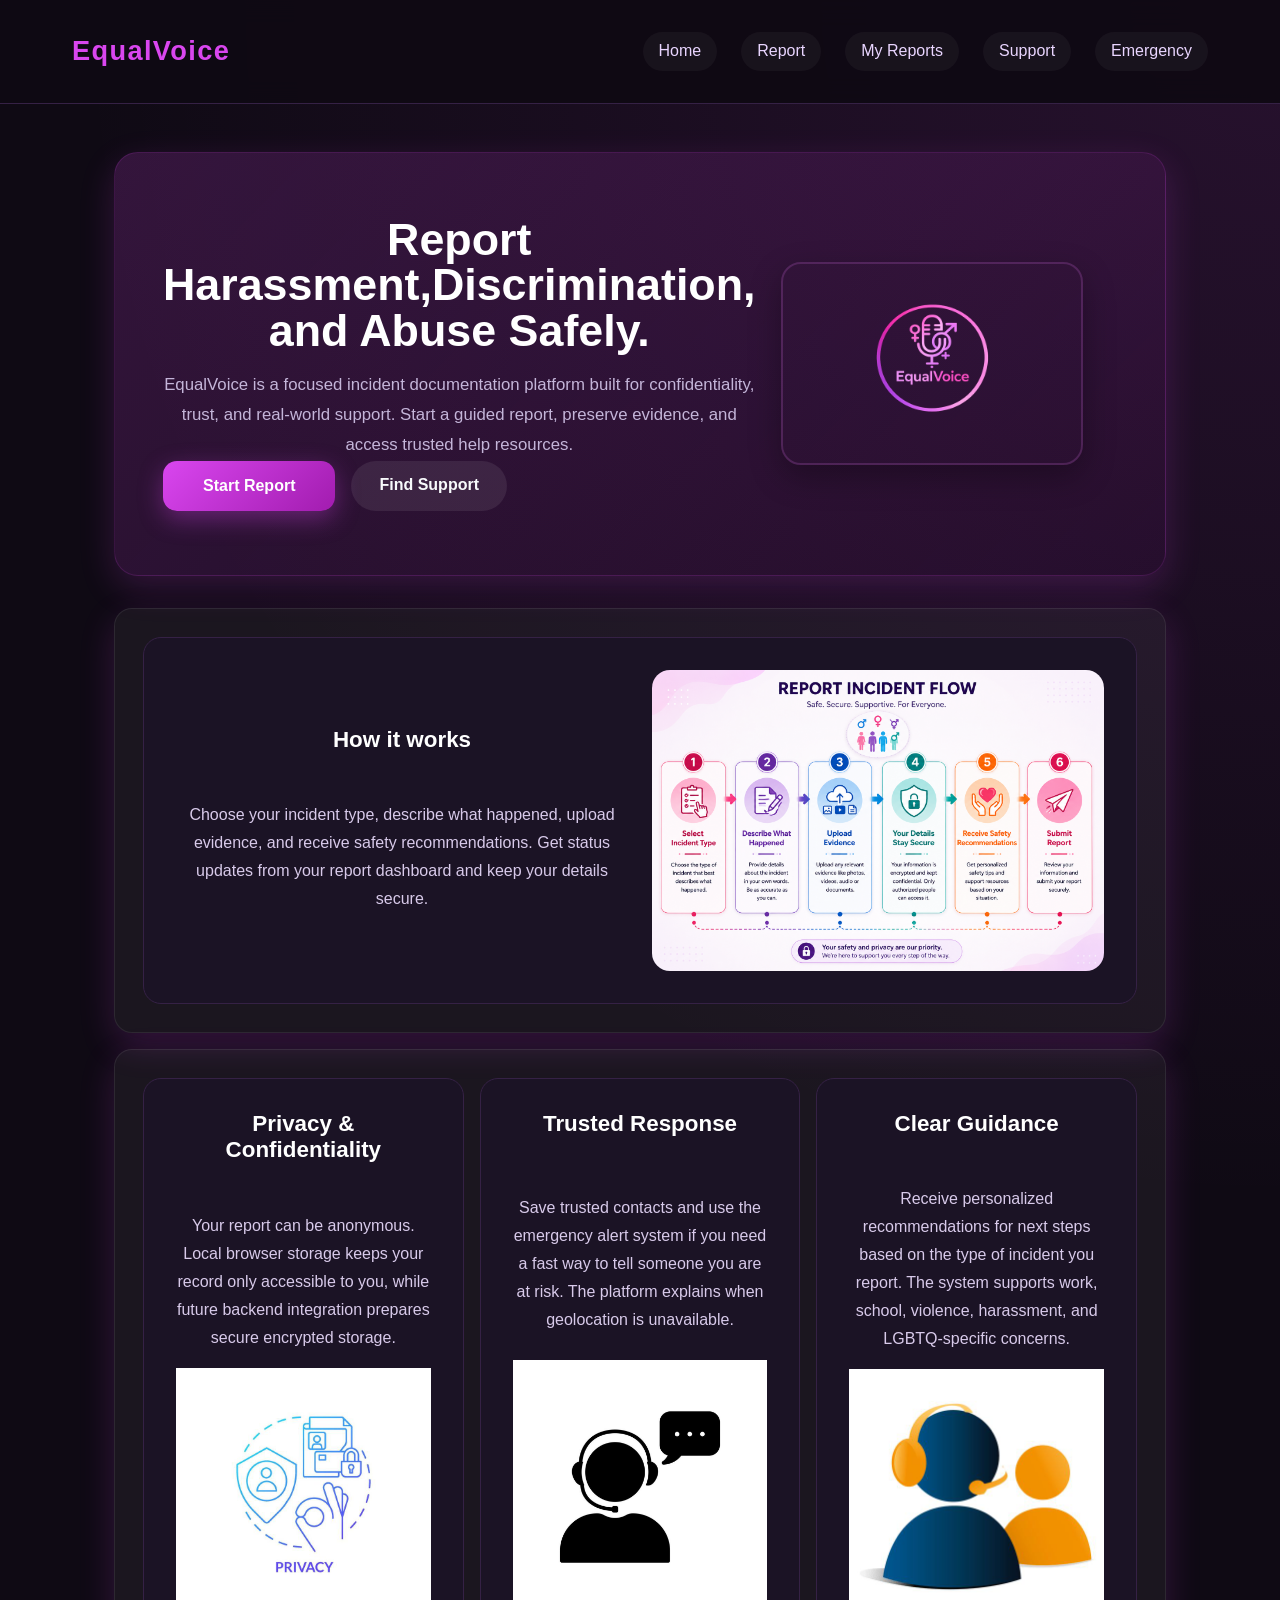
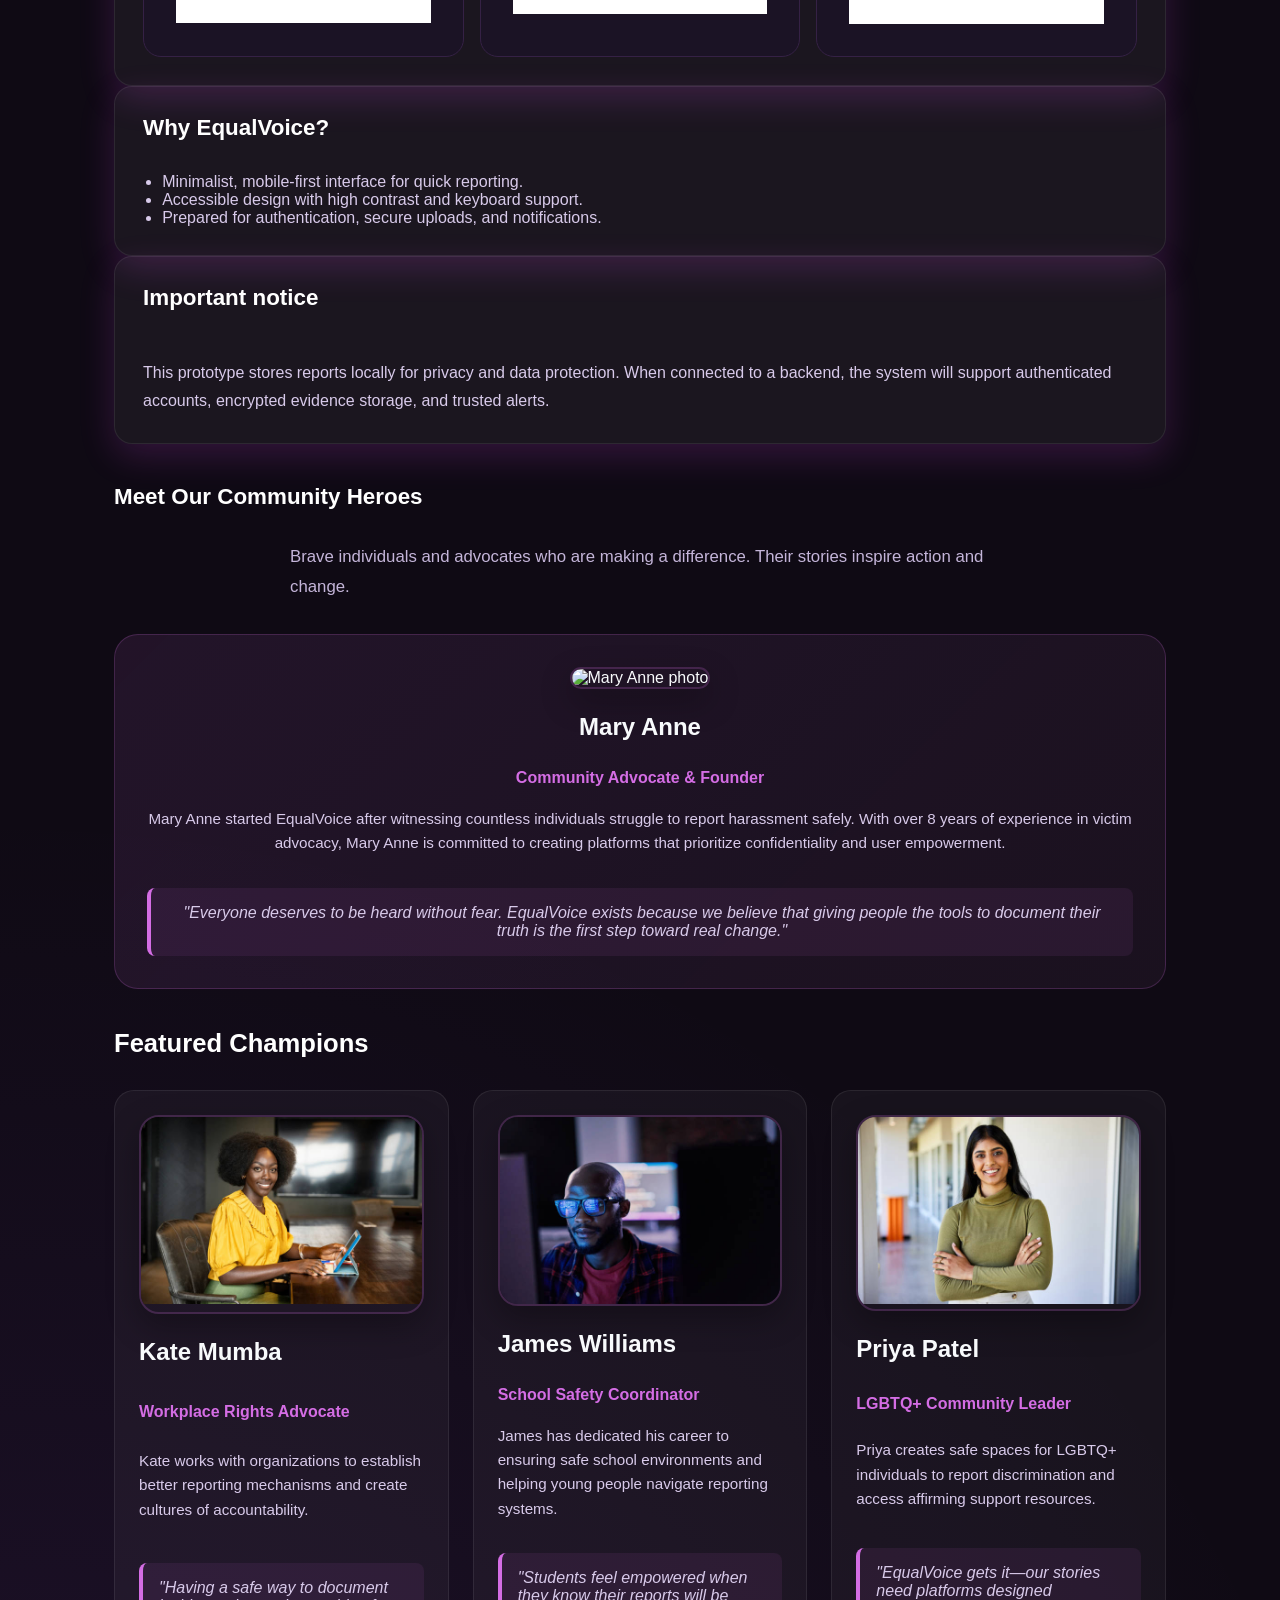
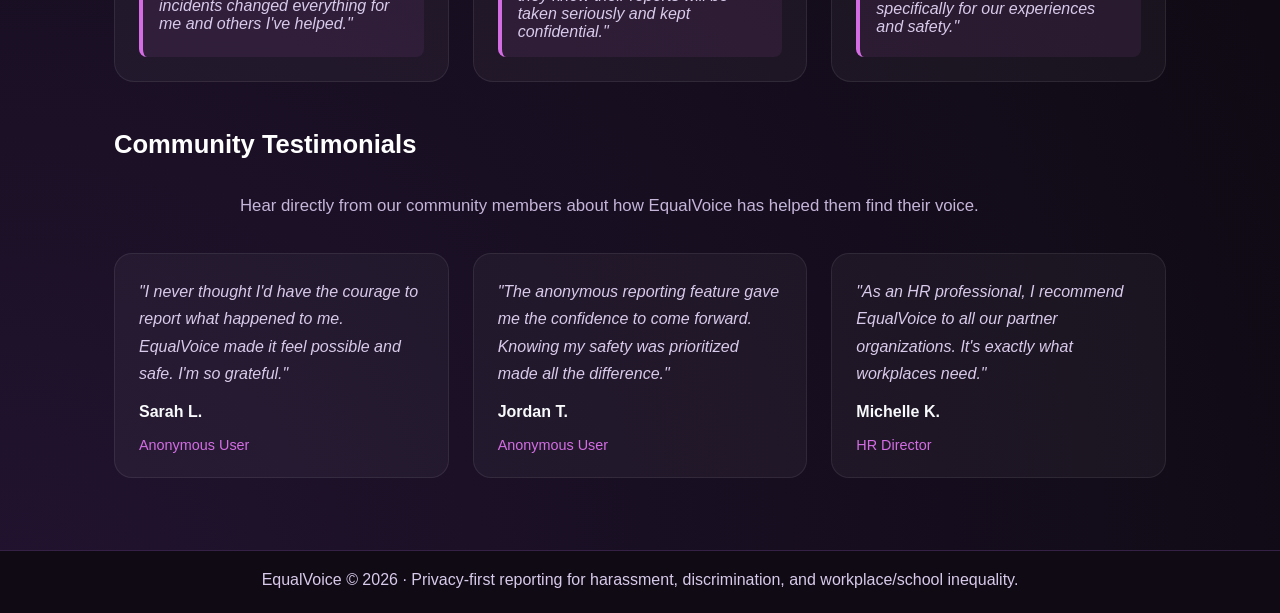
==== commit 6fb2b84f: "Initial commit" ====
--- a/index.html
+++ b/index.html
@@ -43,11 +43,12 @@
 
     <!-- How It Works Section -->
     <section class="card-grid">
-      <article class="support-card">
-        <h2 class="section-title">How it works</h2>
-        <p class="card-copy">Choose your incident type, describe what happened, upload evidence, and receive safety recommendations. Get status updates from your report dashboard and keep your details secure.</p>
-          <img src="images/workflow.png" alt="Workflow illustration" >
-        </div>
+      <article class="support-card how-it-works-card wide">
+        <div class="how-it-works-copy">
+          <h2 class="section-title">How it works</h2>
+          <p class="card-copy">Choose your incident type, describe what happened, upload evidence, and receive safety recommendations. Get status updates from your report dashboard and keep your details secure.</p>
+        </div>
+        <img src="images/workflow.png" alt="Workflow illustration">
       </article>
     </section>
 
--- a/assets/css/style.css
+++ b/assets/css/style.css
@@ -314,6 +314,194 @@
   gap: 1rem;
 }
 
+.emergency-page .hero {
+  position: relative;
+  padding: 3rem 2rem;
+  border-radius: 28px;
+  background: linear-gradient(135deg, rgba(212, 109, 228, 0.22), rgba(27, 63, 103, 0.26));
+  border: 1px solid rgba(255, 255, 255, 0.12);
+  box-shadow: 0 30px 80px rgba(0, 0, 0, 0.3);
+  overflow: hidden;
+}
+
+.emergency-page .hero::before {
+  content: '';
+  position: absolute;
+  inset: 0;
+  background: radial-gradient(circle at top right, rgba(255, 255, 255, 0.18), transparent 22%),
+              radial-gradient(circle at bottom left, rgba(68, 215, 182, 0.16), transparent 26%);
+  pointer-events: none;
+}
+
+.emergency-page .hero > div {
+  position: relative;
+  z-index: 1;
+}
+
+.emergency-page .hero-heading {
+  font-size: clamp(2.6rem, 4vw, 4rem);
+  line-height: 1.02;
+  max-width: 720px;
+}
+
+.emergency-page .hero-copy {
+  max-width: 660px;
+  color: rgba(255, 255, 255, 0.92);
+  font-size: 1.08rem;
+}
+
+.emergency-page .form-card {
+  padding: 2rem;
+  border-radius: 28px;
+  background: rgba(255, 255, 255, 0.06);
+  border: 1px solid rgba(255, 255, 255, 0.14);
+  box-shadow: 0 22px 55px rgba(0, 0, 0, 0.22);
+}
+
+.emergency-page .form-card::before {
+  content: '';
+  position: absolute;
+  inset: 0;
+  border-radius: 28px;
+  background: radial-gradient(circle at top left, rgba(212, 109, 228, 0.08), transparent 35%);
+  pointer-events: none;
+}
+
+.emergency-page .form-card .section-title {
+  margin-bottom: 1rem;
+  font-size: 1.8rem;
+}
+
+.emergency-page .form-row {
+  grid-template-columns: repeat(2, minmax(220px, 1fr));
+}
+
+.emergency-page .contact-field input {
+  background: rgba(255, 255, 255, 0.12);
+  border-color: rgba(255, 255, 255, 0.22);
+  box-shadow: inset 0 0 0 1px rgba(255, 255, 255, 0.04);
+}
+
+.emergency-page .contact-field label {
+  color: rgba(255, 255, 255, 0.78);
+}
+
+.emergency-page .button-row {
+  justify-content: flex-start;
+}
+
+.emergency-page .cta-button {
+  padding: 1rem 1.75rem;
+  border-radius: 999px;
+  background: linear-gradient(135deg, var(--accent), var(--accent-strong));
+  color: #1f0418;
+  box-shadow: 0 14px 30px rgba(212, 109, 228, 0.22);
+}
+
+.emergency-page .status-banner {
+  min-height: 3.2rem;
+  background: rgba(255, 255, 255, 0.08);
+  border-color: rgba(255, 255, 255, 0.16);
+  color: var(--text);
+}
+
+.emergency-page .footer-note {
+  background: rgba(255, 255, 255, 0.06);
+  border: 1px solid rgba(255, 255, 255, 0.12);
+  color: var(--text-muted);
+}
+
+@media (max-width: 820px) {
+  .emergency-page .hero {
+    padding: 2rem 1.5rem;
+  }
+  .emergency-page .hero-heading {
+    font-size: clamp(2.4rem, 6vw, 3.2rem);
+  }
+  .emergency-page .form-row {
+    grid-template-columns: 1fr;
+  }
+  .emergency-page .form-card {
+    padding: 1.5rem;
+  }
+  .emergency-actions {
+    grid-template-columns: 1fr;
+  }
+  .action-card {
+    padding: 1.25rem;
+  }
+}
+
+.emergency-actions {
+  display: grid;
+  gap: 1rem;
+  margin: 1.75rem 0;
+  grid-template-columns: repeat(3, minmax(0, 1fr));
+}
+
+.action-card {
+  position: relative;
+  padding: 1.5rem;
+  border-radius: 24px;
+  background: rgba(255, 255, 255, 0.05);
+  border: 1px solid rgba(255, 255, 255, 0.12);
+  box-shadow: 0 20px 40px rgba(0, 0, 0, 0.14);
+  transition: transform 180ms ease, border-color 180ms ease, background 180ms ease;
+}
+
+.action-card:hover {
+  transform: translateY(-4px);
+  border-color: rgba(212, 109, 228, 0.3);
+  background: rgba(255, 255, 255, 0.08);
+}
+
+.action-icon {
+  display: inline-flex;
+  align-items: center;
+  justify-content: center;
+  width: 3rem;
+  height: 3rem;
+  border-radius: 16px;
+  background: rgba(212, 109, 228, 0.18);
+  font-size: 1.3rem;
+  margin-bottom: 1rem;
+}
+
+.action-card h3 {
+  margin: 0 0 0.75rem;
+  font-size: 1.15rem;
+}
+
+.action-card p {
+  margin: 0 0 1rem;
+  color: var(--text-muted);
+}
+
+.action-links {
+  display: flex;
+  flex-wrap: wrap;
+  gap: 0.75rem;
+}
+
+.action-button {
+  display: inline-flex;
+  align-items: center;
+  justify-content: center;
+  padding: 0.75rem 1rem;
+  border-radius: 999px;
+  border: 1px solid rgba(255, 255, 255, 0.12);
+  background: rgba(255, 255, 255, 0.08);
+  color: var(--text);
+  min-width: 120px;
+  text-decoration: none;
+  font-weight: 700;
+}
+
+.action-button:hover,
+.action-button:focus-visible {
+  background: rgba(255, 255, 255, 0.14);
+}
+
 .status-banner {
   padding: 1rem 1.25rem;
   border-radius: 16px;
@@ -449,6 +637,25 @@
 .support-card {
   display: grid;
   gap: 1rem;
+  padding: 1.5rem;
+  min-height: 100%;
+}
+
+.how-it-works-card {
+  display: grid;
+  gap: 1.5rem;
+  width: 100%;
+}
+
+.how-it-works-copy {
+  display: grid;
+  gap: 1rem;
+}
+
+.how-it-works-card img {
+  width: 100%;
+  border-radius: 18px;
+  object-fit: cover;
 }
 
 .alert-panel {
@@ -485,6 +692,10 @@
   }
   .wide {
     grid-column: 1 / -1;
+  }
+  .how-it-works-card {
+    grid-template-columns: 1fr 1fr;
+    align-items: center;
   }
 }
 
@@ -1942,6 +2153,23 @@
     margin-bottom:.75rem;
 }
 
+.resource-link {
+    display: inline-flex;
+    margin-top: 1rem;
+    padding: 0.85rem 1.25rem;
+    border-radius: 999px;
+    background: rgba(212, 109, 228, 0.18);
+    color: var(--text);
+    font-weight: 700;
+    transition: transform 180ms ease, background 180ms ease;
+}
+
+.resource-link:hover,
+.resource-link:focus-visible {
+    transform: translateY(-1px);
+    background: rgba(212, 109, 228, 0.28);
+}
+
 /* ==========================
    TIMELINE
 ========================== */
